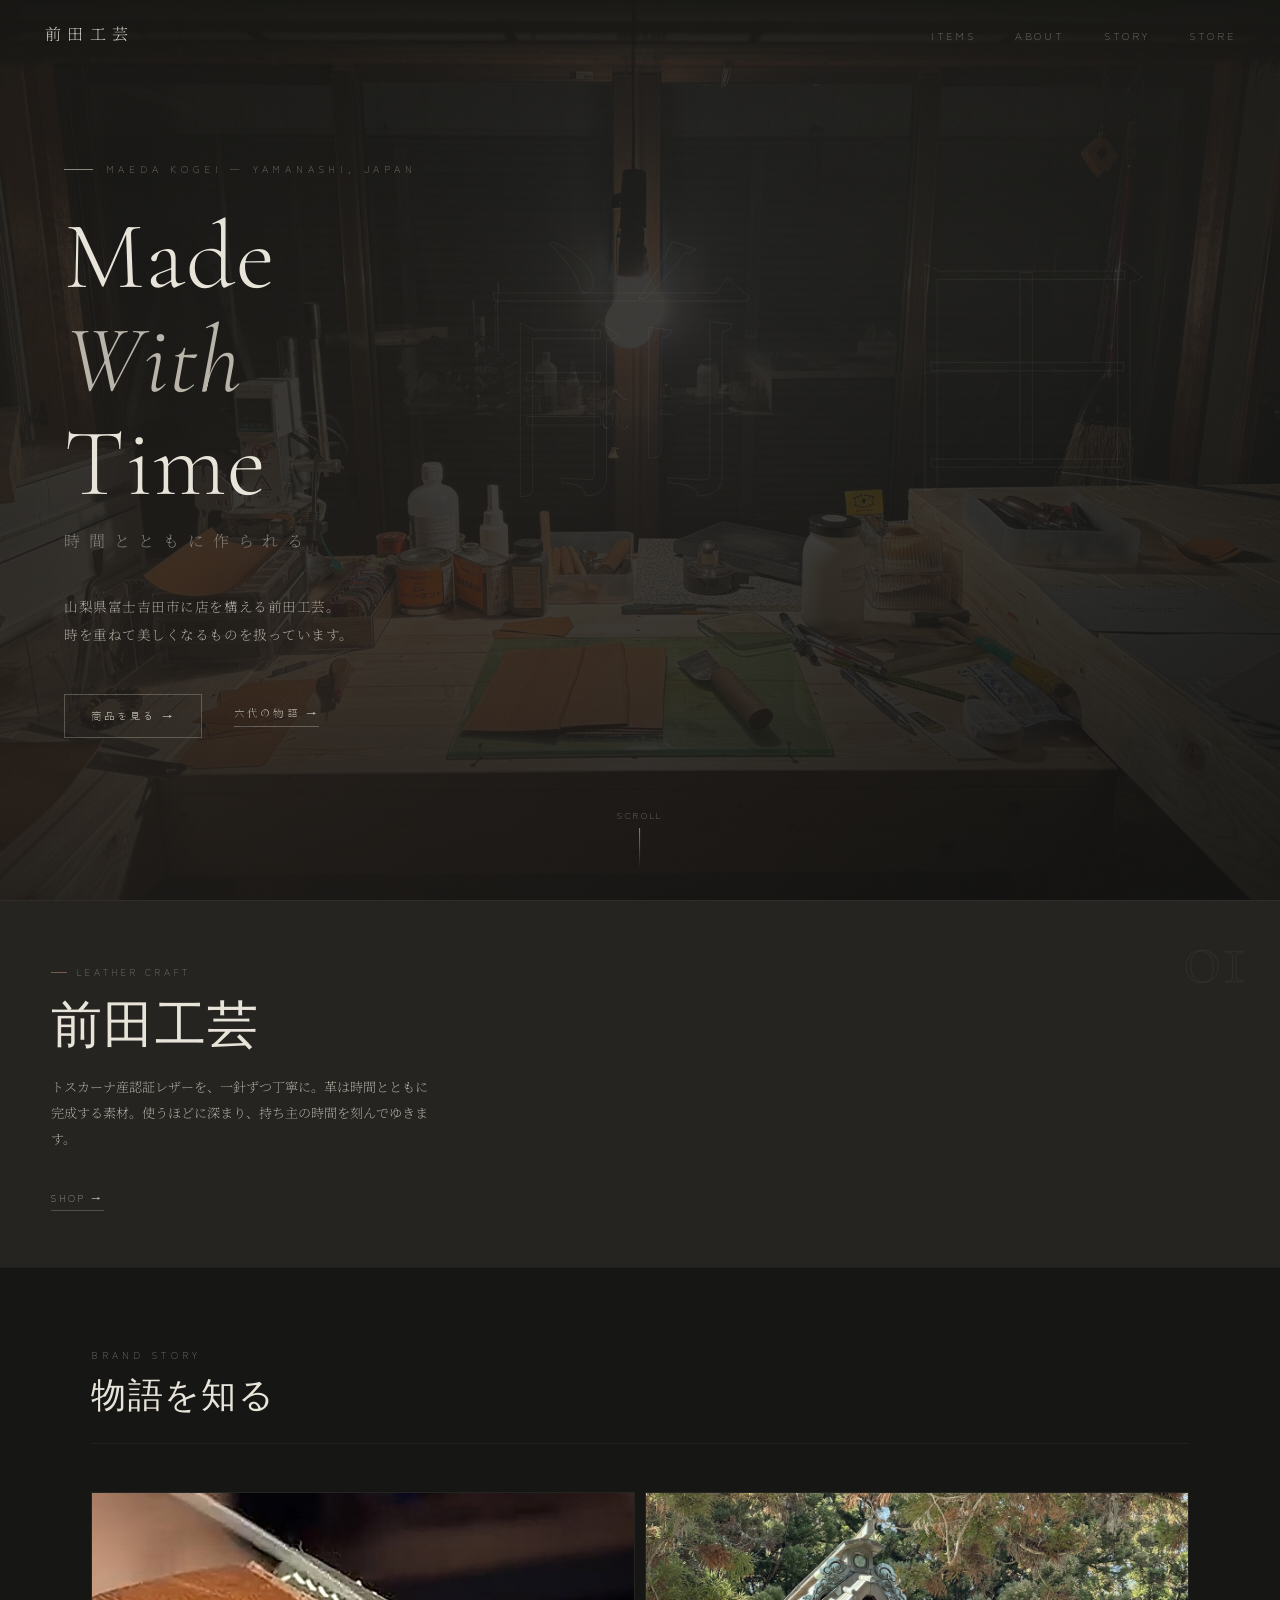
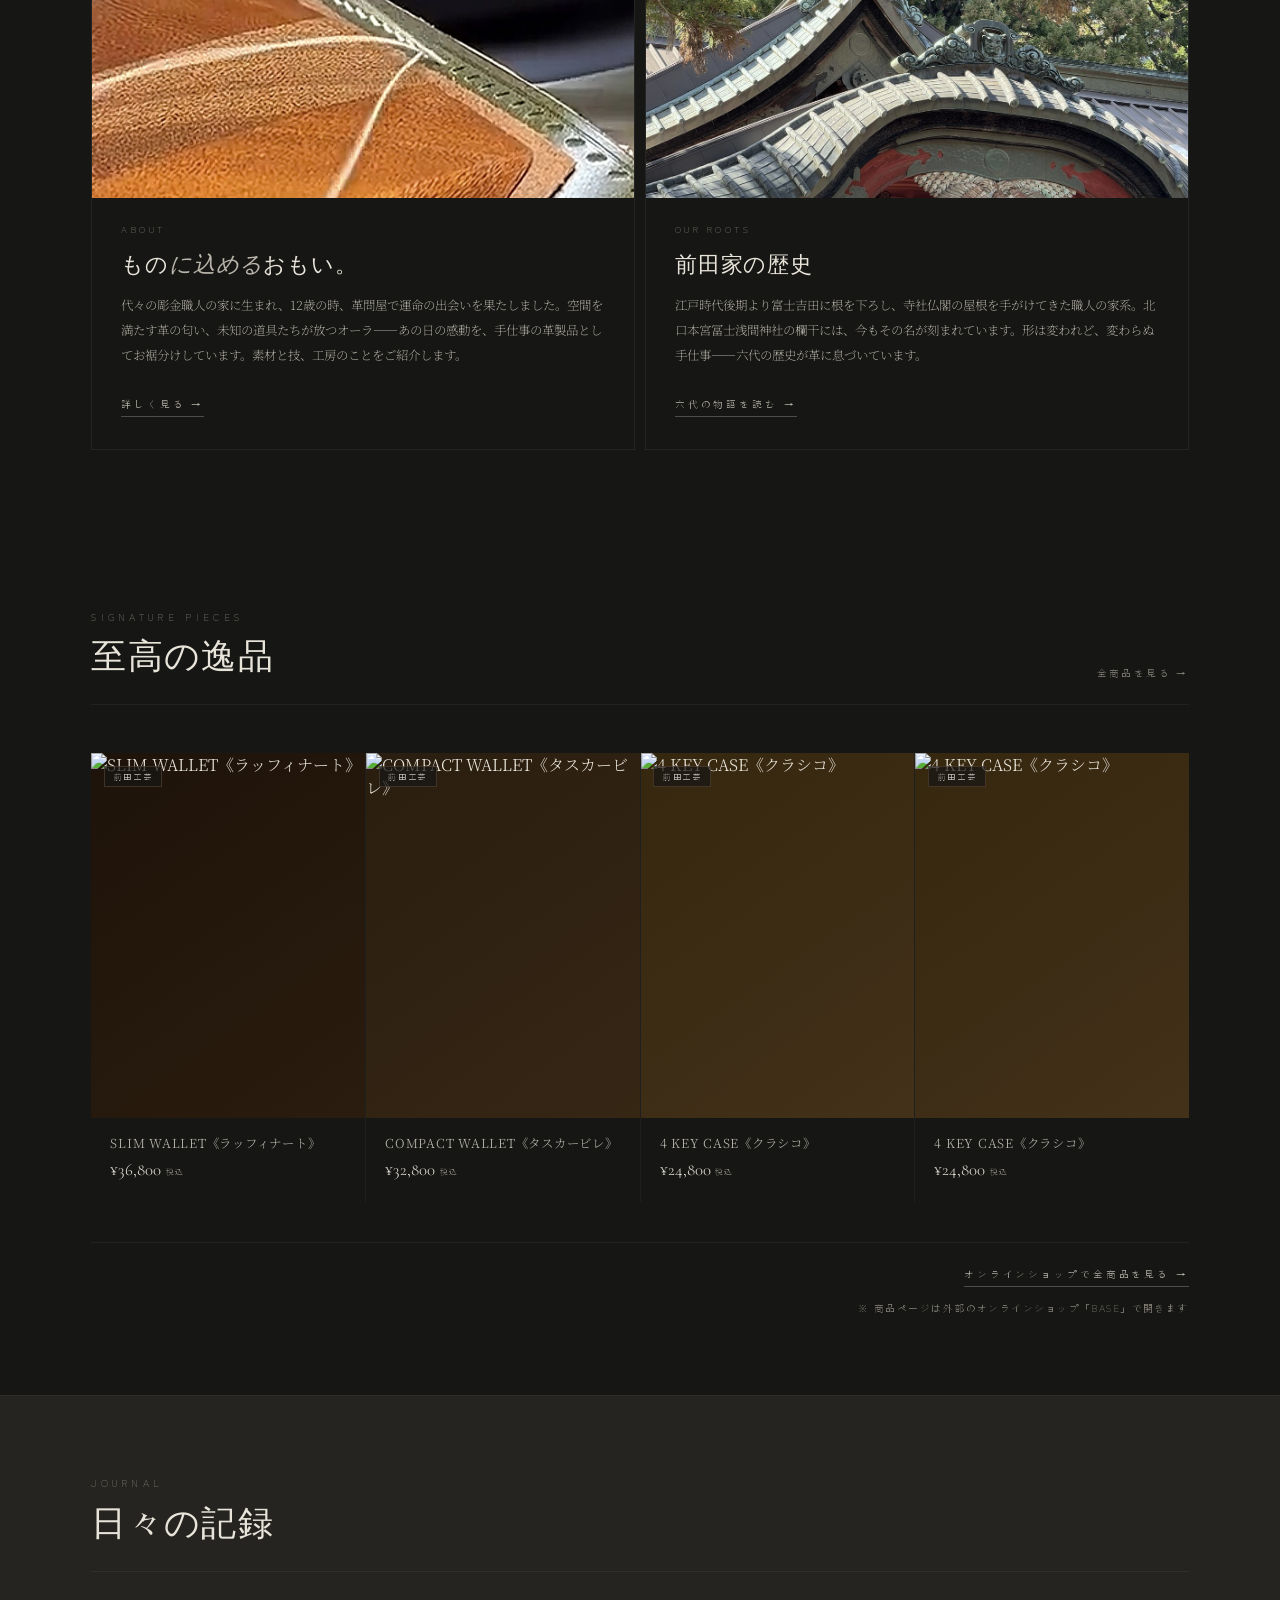
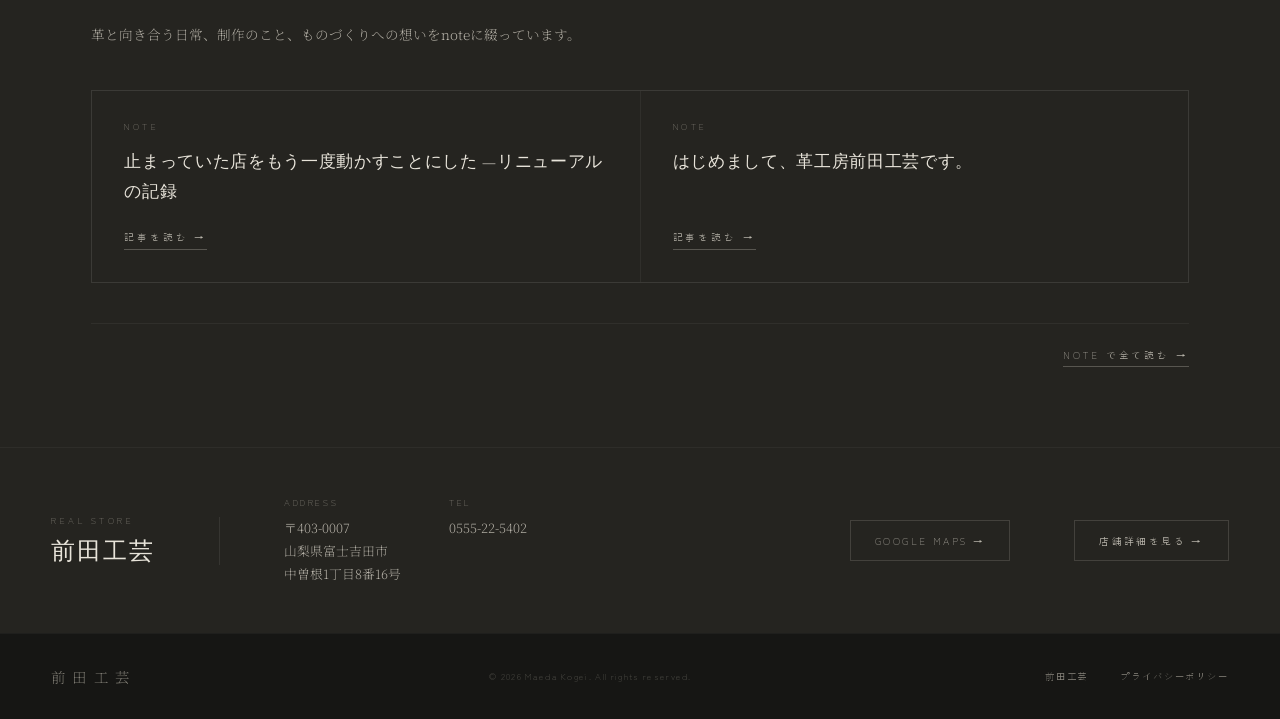
==== index.html @ 14e359b3 "Storyカードの間に10pxの隙間を追加 くっついて見えていた2カードを分離し、各カードに薄い輪郭線を付与。 style.css のバージョンを 20260708-3 に更新。  Co-Author" ====
<!doctype html>
<html lang="ja">
  <head>
    <meta charset="UTF-8" />
    <meta name="viewport" content="width=device-width, initial-scale=1.0" />
    <title>前田工芸 | Maeda Kogei</title>
    <meta
      name="description"
      content="山梨県富士吉田市の革工房「前田工芸」。六代続く職人の家系に生まれた手仕事。トスカーナ産イタリアンレザーを一針ずつ手縫いで仕立てる財布・革小物をお届けします。"
    />
    <meta property="og:type" content="website" />
    <meta property="og:site_name" content="前田工芸 | Maeda Kogei" />
    <meta property="og:title" content="前田工芸 | Maeda Kogei — 山梨県富士吉田市の革工房" />
    <meta
      property="og:description"
      content="六代続く職人の家系に生まれた手仕事。時を重ねて美しくなる革製品を、富士山の麓からお届けします。"
    />
    <meta property="og:url" content="https://maedakogei.com/" />
    <meta property="og:image" content="https://maedakogei.com/img/workshop-01.jpg" />
    <meta name="twitter:card" content="summary_large_image" />
    <link rel="icon" href="favicon.ico" sizes="any" />
    <link rel="icon" href="favicon.svg" type="image/svg+xml" />
    <link rel="apple-touch-icon" href="apple-touch-icon.png" />
    <link
      href="https://fonts.googleapis.com/css2?family=Cormorant+Garamond:ital,wght@0,300;0,400;1,300&family=Noto+Serif+JP:wght@200;300;400&family=Zen+Kaku+Gothic+New:wght@300;400&display=swap"
      rel="stylesheet"
    />
    <!-- Google tag (gtag.js) -->
    <script
      async
      src="https://www.googletagmanager.com/gtag/js?id=G-6QFMMXG3V5"
    ></script>
    <script>
      window.dataLayer = window.dataLayer || [];
      function gtag() {
        dataLayer.push(arguments);
      }
      gtag("js", new Date());
      gtag("config", "G-6QFMMXG3V5");
    </script>
    <link rel="stylesheet" href="style.css?v=20260708-3" />
  </head>
  <body>
    <nav>
      <a href="#" class="nav-logo">前田工芸</a>
      <ul class="nav-links">
        <!-- <li><a href="#brands">Brands</a></li> -->
        <li><a href="#pickup">Items</a></li>
        <li><a href="about.html" data-loc="nav">About</a></li>
        <li><a href="history.html" data-loc="nav">Story</a></li>
        <li><a href="store.html">Store</a></li>
      </ul>
      <button class="nav-hamburger" aria-label="メニューを開く" aria-expanded="false">
        <span></span><span></span><span></span>
      </button>
    </nav>
    <div class="nav-overlay">
      <a href="#pickup">Items</a>
      <a href="about.html" data-loc="nav-overlay">About</a>
      <a href="history.html" data-loc="nav-overlay">Story</a>
      <a href="store.html">Store</a>
    </div>

    <section id="hero">
      <div class="hero-bg"></div>
      <div class="hero-kanji">前田</div>
      <div class="hero-content">
        <p class="hero-eyebrow">MAEDA KOGEI — YAMANASHI, JAPAN</p>
        <h1 class="hero-title">Made<br /><em>With</em><br />Time</h1>
        <p class="hero-subtitle-jp">時間とともに作られる</p>
        <p class="hero-tagline">
          山梨県富士吉田市に店を構える前田工芸。<br />時を重ねて美しくなるものを扱っています。
        </p>
        <div class="hero-cta-group">
          <a href="#pickup" class="hero-cta hero-cta--primary">商品を見る →</a>
          <a href="history.html" class="hero-cta" data-loc="hero"
            >六代の物語 →</a
          >
        </div>
      </div>
      <div class="scroll-indicator">
        <span>Scroll</span>
        <div class="scroll-track"></div>
      </div>
    </section>

    <section id="brands">
      <div class="brands-wrap">
        <div class="brand-panel reveal">
          <div class="brand-panel-num">01</div>
          <p class="brand-panel-tag">Leather Craft</p>
          <h2 class="brand-panel-name">前田工芸</h2>
          <p class="brand-panel-desc">
            トスカーナ産認証レザーを、一針ずつ丁寧に。革は時間とともに完成する素材。使うほどに深まり、持ち主の時間を刻んでゆきます。
          </p>
          <a
            href="https://toraleather.handcrafted.jp/"
            class="brand-link"
            target="_blank"
            rel="noopener noreferrer"
            data-loc="brand-panel"
            >Shop →</a
          >
        </div>
      </div>
    </section>

    <section id="story">
      <div class="section-inner">
        <div class="section-header">
          <div>
            <p class="section-label reveal">Brand Story</p>
            <h2 class="section-title reveal d1">物語を知る</h2>
          </div>
        </div>
        <div class="story-cards">
          <a href="about.html" class="story-card reveal" data-loc="story-cards">
            <div class="story-card-img-wrap">
              <img
                src="img/workshop-03.jpg"
                alt="手縫いで革を仕立てる作業風景"
                loading="lazy"
              />
            </div>
            <div class="story-card-body">
              <p class="story-card-label">About</p>
              <p class="story-card-title">もの<em>に込める</em>おもい。</p>
              <p class="story-card-text">
                代々の彫金職人の家に生まれ、12歳の時、革問屋で運命の出会いを果たしました。空間を満たす革の匂い、未知の道具たちが放つオーラ——あの日の感動を、手仕事の革製品としてお裾分けしています。素材と技、工房のことをご紹介します。
              </p>
              <span class="story-card-link">詳しく見る →</span>
            </div>
          </a>
          <a
            href="history.html"
            class="story-card reveal d1"
            data-loc="story-cards"
          >
            <div class="story-card-img-wrap">
              <img
                src="img/ggf-roof-1200.jpg"
                alt="寺社仏閣の屋根を手がけた前田家の職人たち"
                loading="lazy"
              />
            </div>
            <div class="story-card-body">
              <p class="story-card-label">Our Roots</p>
              <p class="story-card-title">前田家の歴史</p>
              <p class="story-card-text">
                江戸時代後期より富士吉田に根を下ろし、寺社仏閣の屋根を手がけてきた職人の家系。北口本宮冨士浅間神社の欄干には、今もその名が刻まれています。形は変われど、変わらぬ手仕事——六代の歴史が革に息づいています。
              </p>
              <span class="story-card-link">六代の物語を読む →</span>
            </div>
          </a>
        </div>
      </div>
    </section>

    <section id="pickup">
      <div class="section-inner">
        <div class="section-header">
          <div>
            <p class="section-label reveal">Signature Pieces</p>
            <h2 class="section-title reveal d1">至高の逸品</h2>
          </div>
          <a
            href="https://toraleather.handcrafted.jp/"
            class="section-all-link reveal"
            target="_blank"
            rel="noopener noreferrer"
            data-loc="pickup-header"
            >全商品を見る →</a
          >
        </div>
        <div class="items-grid"></div>
        <div class="history-more reveal">
          <a
            href="https://toraleather.handcrafted.jp/"
            class="history-full-link"
            target="_blank"
            rel="noopener noreferrer"
            data-loc="pickup-bottom"
            >オンラインショップで全商品を見る →</a
          >
        </div>
        <p class="shop-note reveal">
          ※ 商品ページは外部のオンラインショップ「BASE」で開きます
        </p>
      </div>
    </section>

    <section id="journal">
      <div class="section-inner">
        <div class="section-header">
          <div>
            <p class="section-label reveal">Journal</p>
            <h2 class="section-title reveal d1">日々の記録</h2>
          </div>
        </div>
        <div class="journal-body reveal d2">
          <p class="journal-text">
            革と向き合う日常、制作のこと、ものづくりへの想いをnoteに綴っています。
          </p>
        </div>
        <div class="journal-cards">
          <a
            href="https://note.com/maedakogei/n/n6257d80c89c4"
            class="journal-card reveal"
            target="_blank"
            rel="noopener noreferrer"
          >
            <p class="journal-card-label">Note</p>
            <p class="journal-card-title">
              止まっていた店をもう一度動かすことにした —リニューアルの記録
            </p>
            <span class="journal-card-link">記事を読む →</span>
          </a>
          <a
            href="https://note.com/maedakogei/n/nfad01fd5a942"
            class="journal-card reveal d1"
            target="_blank"
            rel="noopener noreferrer"
          >
            <p class="journal-card-label">Note</p>
            <p class="journal-card-title">
              はじめまして、革工房前田工芸です。
            </p>
            <span class="journal-card-link">記事を読む →</span>
          </a>
        </div>
        <div class="history-more reveal d2">
          <a
            href="https://note.com/maedakogei"
            class="history-full-link"
            target="_blank"
            rel="noopener noreferrer"
            >note で全て読む →</a
          >
        </div>
      </div>
    </section>

    <section id="store">
      <div class="store-bar">
        <div>
          <p class="store-place-label">Real Store</p>
          <p class="store-place-name">前田工芸</p>
        </div>
        <div class="store-divider"></div>
        <div class="store-info-items">
          <div>
            <p class="store-info-key">Address</p>
            <p class="store-info-val">
              〒403-0007<br />山梨県富士吉田市<br />中曽根1丁目8番16号
            </p>
          </div>
          <div>
            <p class="store-info-key">Tel</p>
            <p class="store-info-val">0555-22-5402</p>
          </div>
          <div>
            <!-- <p class="store-info-key">SNS</p>
            <p class="store-info-val">Instagram</p> -->
          </div>
        </div>
        <a
          href="https://maps.app.goo.gl/ZKd3x46CdPvFoKef7"
          target="_blank"
          class="store-map-link"
          >Google Maps →</a
        >
        <a href="store.html" class="store-map-link">店舗詳細を見る →</a>
      </div>
    </section>

    <footer>
      <div class="footer-logo">前田工芸</div>
      <p class="footer-copy">© 2026 Maeda Kogei. All rights reserved.</p>
      <div class="footer-links">
        <!-- <a href="#">Instagram</a> -->
        <a
          href="https://toraleather.handcrafted.jp/"
          target="_blank"
          rel="noopener noreferrer"
          data-loc="footer"
          >前田工芸</a
        >
        <a href="privacy.html">プライバシーポリシー</a>
      </div>
    </footer>

    <script src="products.js"></script>
    <script src="analytics.js?v=20260708"></script>
    <script>
      const io = new IntersectionObserver(
        (entries) => {
          entries.forEach((e) => {
            if (e.isIntersecting) e.target.classList.add("in");
          });
        },
        { threshold: 0.08, rootMargin: "0px 0px -40px 0px" },
      );
      document.querySelectorAll(".reveal").forEach((el) => io.observe(el));

      const grid = document.querySelector(".items-grid");
      let delayIdx = 0;
      grid.innerHTML = PRODUCTS.map((p) => {
        if (p.spacer) return '<div class="brand-spacer"></div>';
        const delay = delayIdx > 0 ? ` d${delayIdx}` : "";
        delayIdx++;
        return `
          <div class="item-card reveal${delay}">
            <a href="${p.url}" target="_blank" rel="noopener noreferrer" class="item-img" data-loc="pickup-item" data-item="${p.name}">
              <div class="item-img-inner ${p.colorClass}">
                <img src="${p.image}" alt="${p.name}" loading="lazy" />
                ${p.sold ? '<div class="sold-overlay">SOLD OUT</div>' : ""}
              </div>
              <span class="item-badge ${p.badgeClass}">${p.badge}</span>
            </a>
            <div class="item-info">
              <p class="item-name">${p.name}</p>
              <p class="item-price">${p.price}<span class="item-price-sub">税込</span></p>
            </div>
          </div>`;
      }).join("");
      grid.querySelectorAll(".reveal").forEach((el) => io.observe(el));

      const kanji = document.querySelector(".hero-kanji");
      window.addEventListener(
        "scroll",
        () => {
          if (kanji)
            kanji.style.transform = `translateY(calc(-50% + ${window.scrollY * 0.25}px))`;
        },
        { passive: true },
      );
    </script>
    <script>
      const hamburger = document.querySelector('.nav-hamburger');
      const overlay = document.querySelector('.nav-overlay');
      hamburger.addEventListener('click', () => {
        const isOpen = hamburger.classList.toggle('open');
        overlay.classList.toggle('open', isOpen);
        hamburger.setAttribute('aria-expanded', isOpen);
        document.body.style.overflow = isOpen ? 'hidden' : '';
      });
      overlay.querySelectorAll('a').forEach(link => {
        link.addEventListener('click', () => {
          hamburger.classList.remove('open');
          overlay.classList.remove('open');
          hamburger.setAttribute('aria-expanded', false);
          document.body.style.overflow = '';
        });
      });
    </script>
  </body>
</html>
---- style.css ----
*,
*::before,
*::after {
  box-sizing: border-box;
  margin: 0;
  padding: 0;
}

:root {
  --sumi: #161614;
  --tetsu: #252420;
  --koke: #323028;
  --hai: #8a877e;
  --washi: #e8e4da;
  --nuno: #b8b4aa;
  --terr: #7a5c4a;
  --silver: #8a8a87;
  --serif: "Cormorant Garamond", serif;
  --jp: "Noto Serif JP", serif;
  --gothic: "Zen Kaku Gothic New", sans-serif;
}

html {
  scroll-behavior: smooth;
}
body {
  background: var(--sumi);
  color: var(--washi);
  font-family: var(--jp);
  font-weight: 300;
  overflow-x: hidden;
}

::-webkit-scrollbar {
  width: 3px;
}
::-webkit-scrollbar-track {
  background: var(--sumi);
}
::-webkit-scrollbar-thumb {
  background: var(--hai);
}

nav {
  position: fixed;
  top: 0;
  left: 0;
  right: 0;
  z-index: 200;
  display: flex;
  justify-content: space-between;
  align-items: center;
  padding: 1.4rem 2.8rem;
  background: linear-gradient(to bottom, rgba(22, 22, 20, 0.85), transparent);
  backdrop-filter: blur(1px);
}
.nav-logo {
  font-family: var(--jp);
  font-weight: 200;
  font-size: 1rem;
  letter-spacing: 0.4em;
  color: var(--washi);
  text-decoration: none;
}
.nav-links {
  display: flex;
  gap: 2.5rem;
  list-style: none;
}
.nav-links a {
  font-family: var(--gothic);
  font-size: 0.65rem;
  letter-spacing: 0.25em;
  color: var(--hai);
  text-decoration: none;
  text-transform: uppercase;
  transition: color 0.3s;
}
.nav-links a:hover {
  color: var(--washi);
}

#hero {
  position: relative;
  height: 100vh;
  min-height: 600px;
  display: flex;
  align-items: center;
  overflow: hidden;
}
.hero-bg {
  position: absolute;
  inset: 0;
  background:
    radial-gradient(
      ellipse at 20% 80%,
      rgba(122, 92, 74, 0.1) 0%,
      transparent 55%
    ),
    radial-gradient(
      ellipse at 75% 30%,
      rgba(110, 107, 98, 0.07) 0%,
      transparent 45%
    ),
    linear-gradient(
      170deg,
      rgba(26, 25, 22, 0.88) 0%,
      rgba(22, 22, 20, 0.85) 60%,
      rgba(17, 17, 16, 0.93) 100%
    ),
    url("img/hero-bg.jpg") center / cover no-repeat;
}
.hero-bg::before {
  content: "";
  position: absolute;
  inset: 0;
  background-image: url("data:image/svg+xml,%3Csvg xmlns='http://www.w3.org/2000/svg' width='400' height='400'%3E%3Cfilter id='n'%3E%3CfeTurbulence type='fractalNoise' baseFrequency='0.75' numOctaves='4' stitchTiles='stitch'/%3E%3C/filter%3E%3Crect width='400' height='400' filter='url(%23n)' opacity='0.025'/%3E%3C/svg%3E");
  pointer-events: none;
}
.hero-kanji {
  position: absolute;
  right: 4vw;
  top: 50%;
  transform: translateY(-50%);
  font-family: var(--jp);
  font-weight: 200;
  font-size: clamp(10rem, 22vw, 19rem);
  color: transparent;
  -webkit-text-stroke: 1px rgba(232, 228, 218, 0.055);
  writing-mode: vertical-lr;
  text-orientation: mixed;
  user-select: none;
  pointer-events: none;
  letter-spacing: 0.1em;
  animation: fadeIn 3s ease forwards;
  opacity: 0;
}
.hero-content {
  position: relative;
  z-index: 2;
  padding: 0 5vw;
  opacity: 0;
  transform: translateY(20px);
  animation: fadeUp 1.2s ease forwards 0.4s;
}
.hero-eyebrow {
  font-family: var(--gothic);
  font-size: 0.6rem;
  letter-spacing: 0.5em;
  text-transform: uppercase;
  color: var(--hai);
  margin-bottom: 1.8rem;
  display: flex;
  align-items: center;
  gap: 0.8rem;
}
.hero-eyebrow::before {
  content: "";
  display: block;
  width: 1.8rem;
  height: 1px;
  background: var(--hai);
}
.hero-title {
  font-family: var(--serif);
  font-size: clamp(3.2rem, 7.5vw, 6.5rem);
  font-weight: 300;
  line-height: 1.08;
  letter-spacing: 0.01em;
  margin-bottom: 0.8rem;
}
.hero-title em {
  font-style: italic;
  color: var(--nuno);
}
.hero-subtitle-jp {
  font-family: var(--jp);
  font-size: clamp(0.75rem, 1.5vw, 1rem);
  font-weight: 200;
  letter-spacing: 0.55em;
  color: var(--hai);
  margin-bottom: 2.5rem;
}
.hero-tagline {
  font-size: 0.85rem;
  line-height: 2.1;
  color: var(--nuno);
  font-weight: 200;
  max-width: 380px;
  margin-bottom: 2.8rem;
  letter-spacing: 0.04em;
}
.hero-cta {
  display: inline-flex;
  align-items: center;
  gap: 0.8rem;
  font-family: var(--gothic);
  font-size: 0.65rem;
  letter-spacing: 0.3em;
  text-transform: uppercase;
  color: var(--nuno);
  text-decoration: none;
  border-bottom: 1px solid rgba(184, 180, 170, 0.4);
  padding-bottom: 0.35rem;
  transition:
    color 0.3s,
    gap 0.3s,
    border-color 0.3s;
}
.hero-cta:hover {
  color: var(--washi);
  gap: 1.3rem;
  border-color: var(--washi);
}
.hero-cta-group {
  display: flex;
  align-items: center;
  gap: 2rem;
  flex-wrap: wrap;
}
.hero-cta--primary {
  border: 1px solid rgba(184, 180, 170, 0.35);
  padding: 0.85rem 1.6rem;
}
.hero-cta--primary:hover {
  border-color: var(--washi);
  background: rgba(232, 228, 218, 0.06);
}

.scroll-indicator {
  position: absolute;
  bottom: 2rem;
  left: 50%;
  transform: translateX(-50%);
  display: flex;
  flex-direction: column;
  align-items: center;
  gap: 0.4rem;
  opacity: 0;
  animation: fadeIn 2s ease forwards 1.8s;
}
.scroll-indicator span {
  font-family: var(--gothic);
  font-size: 0.55rem;
  letter-spacing: 0.3em;
  color: var(--hai);
  text-transform: uppercase;
}
.scroll-track {
  width: 1px;
  height: 2.5rem;
  background: linear-gradient(to bottom, var(--hai), transparent);
  animation: scrollDrop 2s ease-in-out infinite;
}
@keyframes scrollDrop {
  0%,
  100% {
    opacity: 0.3;
    transform: scaleY(0.6);
    transform-origin: top;
  }
  50% {
    opacity: 1;
    transform: scaleY(1);
  }
}

#brands {
  background: var(--tetsu);
  border-top: 1px solid rgba(255, 255, 255, 0.04);
}
.brands-wrap {
  display: grid;
  grid-template-columns: 1fr;
}
.brand-panel {
  position: relative;
  padding: 4rem 4vw 3.5rem;
  overflow: hidden;
  border-right: 1px solid rgba(255, 255, 255, 0.04);
  transition: background 0.5s;
}
.brand-panel:last-child {
  border-right: none;
}
.brand-panel:hover {
  background: rgba(255, 255, 255, 0.02);
}
.brand-panel-num {
  font-family: var(--serif);
  font-size: 5rem;
  font-weight: 300;
  color: transparent;
  -webkit-text-stroke: 1px rgba(232, 228, 218, 0.06);
  position: absolute;
  top: 1rem;
  right: 2rem;
  user-select: none;
  line-height: 1;
}
.brand-panel-tag {
  font-family: var(--gothic);
  font-size: 0.58rem;
  letter-spacing: 0.4em;
  text-transform: uppercase;
  color: var(--hai);
  margin-bottom: 1.2rem;
  display: flex;
  align-items: center;
  gap: 0.6rem;
}
.brand-panel-tag::before {
  content: "";
  display: block;
  width: 1rem;
  height: 1px;
  background: var(--terr);
}
.brand-panel-name {
  font-family: var(--serif);
  font-size: clamp(2rem, 4vw, 3.2rem);
  font-weight: 300;
  line-height: 1.1;
  margin-bottom: 1.2rem;
  letter-spacing: 0.02em;
}
.brand-panel-desc {
  font-size: 0.82rem;
  line-height: 2;
  color: var(--nuno);
  font-weight: 200;
  margin-bottom: 2rem;
  max-width: 380px;
}
.brand-link {
  display: inline-flex;
  align-items: center;
  gap: 0.6rem;
  font-family: var(--gothic);
  font-size: 0.6rem;
  letter-spacing: 0.25em;
  text-transform: uppercase;
  text-decoration: none;
  color: var(--nuno);
  transition:
    gap 0.3s,
    color 0.3s;
  border-bottom: 1px solid rgba(184, 180, 170, 0.3);
  padding-bottom: 0.3rem;
}
.brand-link:hover {
  gap: 1rem;
  color: var(--washi);
}

/* Story teaser cards (index) */
#story {
  background: var(--sumi);
  padding: 5rem 0;
  border-top: 1px solid rgba(255, 255, 255, 0.04);
}
.story-cards {
  display: grid;
  grid-template-columns: 1fr 1fr;
  gap: 10px;
}
.story-card {
  display: block;
  background: var(--sumi);
  border: 1px solid rgba(255, 255, 255, 0.06);
  text-decoration: none;
  color: inherit;
  overflow: hidden;
  transition:
    background 0.3s,
    border-color 0.3s;
}
.story-card:hover {
  background: var(--tetsu);
  border-color: rgba(255, 255, 255, 0.12);
}
.story-card-img-wrap {
  aspect-ratio: 16 / 9;
  overflow: hidden;
}
.story-card-img-wrap img {
  width: 100%;
  height: 100%;
  object-fit: cover;
  display: block;
  filter: saturate(0.85);
  transition: transform 0.6s ease;
}
.story-card:hover .story-card-img-wrap img {
  transform: scale(1.03);
}
.story-card-body {
  padding: 1.6rem 1.8rem 2rem;
}
.story-card-label {
  font-family: var(--gothic);
  font-size: 0.55rem;
  letter-spacing: 0.4em;
  text-transform: uppercase;
  color: var(--hai);
  margin-bottom: 0.8rem;
}
.story-card-title {
  font-family: var(--serif);
  font-size: 1.4rem;
  font-weight: 300;
  letter-spacing: 0.04em;
  margin-bottom: 0.8rem;
}
.story-card-title em {
  font-style: italic;
  color: var(--nuno);
}
.story-card-text {
  font-size: 0.78rem;
  line-height: 2;
  color: var(--nuno);
  font-weight: 200;
  margin-bottom: 1.4rem;
}
.story-card-link {
  display: inline-flex;
  align-items: center;
  gap: 0.5rem;
  font-family: var(--gothic);
  font-size: 0.6rem;
  letter-spacing: 0.3em;
  text-transform: uppercase;
  color: var(--nuno);
  border-bottom: 1px solid rgba(184, 180, 170, 0.35);
  padding-bottom: 0.3rem;
  transition:
    color 0.3s,
    gap 0.3s,
    border-color 0.3s;
}
.story-card:hover .story-card-link {
  color: var(--washi);
  gap: 1rem;
  border-color: var(--washi);
}
#pickup {
  background: var(--sumi);
  padding: 5rem 0;
}
.section-inner {
  max-width: 1200px;
  margin: 0 auto;
  padding: 0 4vw;
}
.section-header {
  display: flex;
  justify-content: space-between;
  align-items: flex-end;
  margin-bottom: 3rem;
  padding-bottom: 1.5rem;
  border-bottom: 1px solid rgba(255, 255, 255, 0.05);
}
.section-label {
  font-family: var(--gothic);
  font-size: 0.6rem;
  letter-spacing: 0.45em;
  text-transform: uppercase;
  color: var(--hai);
  margin-bottom: 0.6rem;
}
.section-title {
  font-family: var(--serif);
  font-size: clamp(1.6rem, 3vw, 2.2rem);
  font-weight: 300;
  letter-spacing: 0.04em;
}
.section-all-link {
  font-family: var(--gothic);
  font-size: 0.6rem;
  letter-spacing: 0.25em;
  text-transform: uppercase;
  color: var(--hai);
  text-decoration: none;
  display: flex;
  align-items: center;
  gap: 0.5rem;
  transition:
    color 0.3s,
    gap 0.3s;
}
.section-all-link:hover {
  color: var(--washi);
  gap: 0.9rem;
}

.items-grid {
  display: grid;
  grid-template-columns: repeat(4, 1fr);
  gap: 1px;
  background: rgba(255, 255, 255, 0.04);
}
.items-grid .brand-spacer {
  background: var(--sumi);
  position: relative;
}
.items-grid .brand-spacer::after {
  content: "";
  position: absolute;
  top: 10%;
  left: 50%;
  transform: translateX(-50%);
  width: 1px;
  height: 80%;
  background: rgba(255, 255, 255, 0.07);
}
.item-card {
  background: var(--sumi);
  overflow: hidden;
  cursor: pointer;
  transition: background 0.3s;
}
.item-card:hover {
  background: var(--tetsu);
}
.item-img {
  aspect-ratio: 3/4;
  overflow: hidden;
  position: relative;
}
.item-img-inner {
  width: 100%;
  height: 100%;
  display: flex;
  align-items: center;
  justify-content: center;
  transition: transform 0.6s ease;
}
.item-card:hover .item-img-inner {
  transform: scale(1.03);
}
.c1 {
  background: linear-gradient(145deg, #1e130a, #2a1c0e);
}
.c2 {
  background: linear-gradient(145deg, #2a1e10, #362614);
}
.c3 {
  background: linear-gradient(145deg, #36270f, #43311a);
}
.c4 {
  background: linear-gradient(145deg, #43331a, #503e22);
}
.img-icon {
  opacity: 0.18;
}
.item-img-inner img {
  width: 100%;
  height: 100%;
  object-fit: contain;
  display: block;
}
a.item-img {
  display: block;
  text-decoration: none;
  color: inherit;
}
.sold-overlay {
  position: absolute;
  inset: 0;
  background: rgba(0, 0, 0, 0.55);
  display: flex;
  align-items: center;
  justify-content: center;
  color: #fff;
  font-size: 0.75rem;
  letter-spacing: 0.2em;
  font-family: "Cormorant Garamond", serif;
}
.item-badge {
  position: absolute;
  top: 0.8rem;
  left: 0.8rem;
  font-family: var(--gothic);
  font-size: 0.5rem;
  letter-spacing: 0.2em;
  text-transform: uppercase;
  padding: 0.25rem 0.55rem;
  border: 1px solid;
}
.maeda-badge {
  color: rgba(236, 235, 235, 0.8);
  border-color: rgba(122, 92, 74, 0.4);
  background: rgba(22, 22, 20, 0.7);
}
.item-info {
  padding: 1rem 1.2rem 1.4rem;
}
.item-name {
  font-size: 0.78rem;
  font-weight: 300;
  letter-spacing: 0.06em;
  color: var(--nuno);
  margin-bottom: 0.4rem;
}
.item-price {
  font-family: var(--serif);
  font-size: 1.05rem;
  font-weight: 300;
  color: var(--washi);
}
.item-price-sub {
  font-family: var(--gothic);
  font-size: 0.5rem;
  color: var(--hai);
  margin-left: 0.3rem;
  letter-spacing: 0.1em;
}

#store {
  background: var(--tetsu);
  border-top: 1px solid rgba(255, 255, 255, 0.04);
}
.store-bar {
  display: flex;
  align-items: center;
  gap: 4rem;
  padding: 3rem 4vw;
  flex-wrap: wrap;
}
.store-place-label {
  font-family: var(--gothic);
  font-size: 0.55rem;
  letter-spacing: 0.4em;
  text-transform: uppercase;
  color: var(--hai);
  margin-bottom: 0.5rem;
}
.store-place-name {
  font-family: var(--serif);
  font-size: 1.5rem;
  font-weight: 300;
  letter-spacing: 0.08em;
}
.store-divider {
  width: 1px;
  height: 3rem;
  background: rgba(255, 255, 255, 0.08);
  flex-shrink: 0;
}
.store-info-items {
  display: flex;
  gap: 3rem;
  flex: 1;
  flex-wrap: wrap;
}
.store-info-key {
  font-family: var(--gothic);
  font-size: 0.55rem;
  letter-spacing: 0.3em;
  text-transform: uppercase;
  color: var(--hai);
  margin-bottom: 0.4rem;
}
.store-info-val {
  font-size: 0.8rem;
  font-weight: 200;
  line-height: 1.8;
  color: var(--nuno);
}
.store-map-link {
  margin-left: auto;
  font-family: var(--gothic);
  font-size: 0.6rem;
  letter-spacing: 0.25em;
  text-transform: uppercase;
  color: var(--nuno);
  text-decoration: none;
  border: 1px solid rgba(184, 180, 170, 0.2);
  padding: 0.8rem 1.5rem;
  display: flex;
  align-items: center;
  gap: 0.6rem;
  white-space: nowrap;
  transition:
    border-color 0.3s,
    color 0.3s;
}
.store-map-link:hover {
  border-color: var(--nuno);
  color: var(--washi);
}

footer {
  background: var(--sumi);
  border-top: 1px solid rgba(255, 255, 255, 0.04);
  padding: 2rem 4vw;
  display: flex;
  justify-content: space-between;
  align-items: center;
}
.footer-logo {
  font-family: var(--jp);
  font-weight: 200;
  font-size: 0.9rem;
  letter-spacing: 0.5em;
  color: var(--hai);
}
.footer-copy {
  font-family: var(--gothic);
  font-size: 0.55rem;
  letter-spacing: 0.15em;
  color: var(--hai);
  opacity: 0.6;
}
.footer-links {
  display: flex;
  gap: 2rem;
}
.footer-links a {
  font-family: var(--gothic);
  font-size: 0.58rem;
  letter-spacing: 0.2em;
  text-transform: uppercase;
  color: var(--hai);
  text-decoration: none;
  transition: color 0.3s;
}
.footer-links a:hover {
  color: var(--nuno);
}

@keyframes fadeUp {
  to {
    opacity: 1;
    transform: translateY(0);
  }
}
@keyframes fadeIn {
  to {
    opacity: 1;
  }
}
.reveal {
  opacity: 0;
  transform: translateY(18px);
  transition:
    opacity 0.8s ease,
    transform 0.8s ease;
}
.reveal.in {
  opacity: 1;
  transform: none;
}
.d1 {
  transition-delay: 0.1s;
}
.d2 {
  transition-delay: 0.2s;
}
.d3 {
  transition-delay: 0.3s;
}

/* Hamburger button */
.nav-hamburger {
  display: none;
  flex-direction: column;
  justify-content: center;
  gap: 5px;
  width: 2rem;
  height: 2rem;
  background: none;
  border: none;
  cursor: pointer;
  padding: 0;
  z-index: 200;
}
.nav-hamburger span {
  display: block;
  width: 100%;
  height: 1px;
  background: var(--hai);
  transition: transform 0.3s ease, opacity 0.3s ease;
}
.nav-hamburger.open span:nth-child(1) {
  transform: translateY(6px) rotate(45deg);
}
.nav-hamburger.open span:nth-child(2) {
  opacity: 0;
}
.nav-hamburger.open span:nth-child(3) {
  transform: translateY(-6px) rotate(-45deg);
}

/* Mobile overlay */
.nav-overlay {
  display: none;
  position: fixed;
  inset: 0;
  background: var(--sumi);
  z-index: 190;
  flex-direction: column;
  align-items: center;
  justify-content: center;
  gap: 2.5rem;
}
.nav-overlay.open {
  display: flex;
}
.nav-overlay a {
  font-family: var(--gothic);
  font-size: 0.75rem;
  letter-spacing: 0.4em;
  text-transform: uppercase;
  color: var(--hai);
  text-decoration: none;
  transition: color 0.3s;
}
.nav-overlay a:hover {
  color: var(--washi);
}

@media (max-width: 768px) {
  .nav-hamburger {
    display: flex;
  }
  .nav-links {
    display: none;
  }
  .brands-wrap {
    grid-template-columns: 1fr;
  }
  .brand-panel {
    border-right: none;
    border-bottom: 1px solid rgba(255, 255, 255, 0.04);
  }
  .items-grid {
    grid-template-columns: 1fr 1fr;
  }
  .story-cards {
    grid-template-columns: 1fr;
  }
  .journal-cards {
    grid-template-columns: 1fr;
  }
  /* 可読性: 本文をわずかに拡大 */
  .story-card-text,
  .brand-panel-desc,
  .journal-text {
    font-size: 0.85rem;
  }
  .story-section-body {
    font-size: 0.88rem;
  }
  /* タップ領域: 見た目を変えずにリンクの当たり判定を上方向へ拡大 */
  .hero-cta:not(.hero-cta--primary),
  .section-all-link,
  .history-full-link {
    padding-top: 0.8rem;
    margin-top: -0.8rem;
  }
  .shop-note {
    text-align: left;
  }
  .items-grid .brand-spacer {
    display: none;
  }
  .store-bar {
    flex-direction: column;
    align-items: flex-start;
    gap: 2rem;
  }
  .store-divider {
    display: none;
  }
  .store-map-link {
    margin-left: 0;
  }
  footer {
    flex-direction: column;
    gap: 1rem;
    text-align: center;
  }
  .footer-links {
    flex-wrap: wrap;
    justify-content: center;
  }
  .hero-kanji {
    display: none;
  }
}

/* ============================================================
   Brand Story Page (history.html)
   ============================================================ */

/* Section-bottom text link (pickup / journal / story pages) */
.history-more {
  display: flex;
  justify-content: flex-end;
  margin-top: 2.5rem;
  padding-top: 1.5rem;
  border-top: 1px solid rgba(255, 255, 255, 0.05);
}
.history-full-link {
  display: inline-flex;
  align-items: center;
  gap: 0.5rem;
  font-family: var(--gothic);
  font-size: 0.6rem;
  letter-spacing: 0.3em;
  text-transform: uppercase;
  color: var(--nuno);
  text-decoration: none;
  border-bottom: 1px solid rgba(184, 180, 170, 0.35);
  padding-bottom: 0.3rem;
  transition:
    color 0.3s,
    gap 0.3s,
    border-color 0.3s;
}
.history-full-link:hover {
  color: var(--washi);
  gap: 1rem;
  border-color: var(--washi);
}

/* Journal section */
#journal {
  background: var(--tetsu);
  padding: 5rem 0;
  border-top: 1px solid rgba(255, 255, 255, 0.04);
}
.journal-body {
  margin-top: 2.5rem;
  display: flex;
  flex-direction: column;
  gap: 2rem;
  max-width: 600px;
}
.journal-text {
  font-size: 0.85rem;
  line-height: 2.2;
  color: var(--nuno);
  font-weight: 200;
}
.journal-cards {
  display: grid;
  grid-template-columns: 1fr 1fr;
  gap: 1px;
  background: rgba(255, 255, 255, 0.05);
  border: 1px solid rgba(255, 255, 255, 0.05);
  margin-top: 2.5rem;
}
.journal-card {
  display: flex;
  flex-direction: column;
  background: var(--tetsu);
  padding: 1.8rem 2rem 2rem;
  text-decoration: none;
  color: inherit;
  transition: background 0.3s;
}
.journal-card:hover {
  background: var(--koke);
}
.journal-card-label {
  font-family: var(--gothic);
  font-size: 0.55rem;
  letter-spacing: 0.4em;
  text-transform: uppercase;
  color: var(--hai);
  margin-bottom: 0.9rem;
}
.journal-card-title {
  font-family: var(--serif);
  font-size: 1.05rem;
  font-weight: 300;
  line-height: 1.8;
  letter-spacing: 0.04em;
  margin-bottom: 1.4rem;
  flex: 1;
}
.journal-card-link {
  align-self: flex-start;
  display: inline-flex;
  align-items: center;
  gap: 0.5rem;
  font-family: var(--gothic);
  font-size: 0.6rem;
  letter-spacing: 0.3em;
  text-transform: uppercase;
  color: var(--nuno);
  border-bottom: 1px solid rgba(184, 180, 170, 0.35);
  padding-bottom: 0.3rem;
  transition:
    color 0.3s,
    gap 0.3s,
    border-color 0.3s;
}
.journal-card:hover .journal-card-link {
  color: var(--washi);
  gap: 1rem;
  border-color: var(--washi);
}

/* External-shop notice */
.shop-note {
  font-family: var(--gothic);
  font-size: 0.6rem;
  letter-spacing: 0.15em;
  color: var(--hai);
  text-align: right;
  margin-top: 0.9rem;
}

/* Page hero */
.story-hero {
  background: var(--sumi);
  padding: calc(8rem + 56px) 5vw 5rem;
  border-bottom: 1px solid rgba(255, 255, 255, 0.04);
}
.story-hero-title {
  font-family: var(--serif);
  font-size: clamp(2.8rem, 6vw, 5rem);
  font-weight: 300;
  line-height: 1.1;
  letter-spacing: 0.02em;
  margin: 0.8rem 0;
}
.story-hero-title em {
  font-style: italic;
  color: var(--nuno);
}
.story-hero-sub {
  font-family: var(--jp);
  font-size: 0.85rem;
  font-weight: 200;
  letter-spacing: 0.4em;
  color: var(--hai);
  margin-top: 1rem;
}

/* Story sections layout */
.story-section {
  background: var(--sumi);
  border-top: 1px solid rgba(255, 255, 255, 0.04);
  padding: 5rem 0;
  min-height: clamp(500px, 75vh, 750px);
}
.story-section:nth-child(even) {
  background: var(--tetsu);
}
.story-section-inner {
  max-width: 1200px;
  margin: 0 auto;
  padding: 0 4vw;
  display: grid;
  grid-template-columns: 1fr 1fr;
  gap: 5rem;
  align-items: center;
}
.story-section--ltr .story-section-inner {
  grid-template-areas: "figure text";
}
.story-section--rtl .story-section-inner {
  grid-template-areas: "text figure";
}
.story-figure {
  grid-area: figure;
  margin: 0;
}
.story-text-block {
  grid-area: text;
}

/* Image placeholder */
.story-img-wrap {
  position: relative;
  width: 100%;
  aspect-ratio: 4 / 3;
  background: var(--koke);
  overflow: hidden;
}
.story-img-wrap::after {
  content: "Image";
  position: absolute;
  inset: 0;
  display: flex;
  align-items: center;
  justify-content: center;
  font-family: var(--gothic);
  font-size: 0.6rem;
  letter-spacing: 0.4em;
  text-transform: uppercase;
  color: rgba(138, 135, 126, 0.3);
}
.story-img {
  width: 100%;
  height: 100%;
  object-fit: contain;
  display: block;
  position: relative;
  z-index: 1;
}

/* Text block typography */
.story-section-num {
  font-family: var(--serif);
  font-size: 4rem;
  font-weight: 300;
  color: transparent;
  -webkit-text-stroke: 1px rgba(232, 228, 218, 0.07);
  line-height: 1;
  margin-bottom: 1.2rem;
}
.story-section-title {
  font-family: var(--serif);
  font-size: clamp(1.3rem, 2.2vw, 1.8rem);
  font-weight: 300;
  line-height: 1.4;
  letter-spacing: 0.03em;
  margin-bottom: 1.5rem;
}
.story-section-title em {
  font-style: italic;
  color: var(--nuno);
  display: block;
  font-size: 0.85em;
  margin-top: 0.2em;
}
.story-section-body {
  font-size: 0.84rem;
  line-height: 2.4;
  color: var(--nuno);
  font-weight: 200;
  letter-spacing: 0.04em;
}
.story-section-body p + p {
  margin-top: 1.2em;
}
.story-section-body a {
  color: var(--washi);
  text-decoration: underline;
  text-underline-offset: 3px;
  text-decoration-color: rgba(232, 228, 218, 0.4);
  transition: color 0.2s ease, text-decoration-color 0.2s ease;
}
.story-section-body a:hover {
  color: #ffffff;
  text-decoration-color: rgba(255, 255, 255, 0.6);
}

/* Conclusion section (full-width stacked) */
.story-section--closing .story-section-inner {
  grid-template-columns: 1fr;
  grid-template-areas: "figure" "text";
  max-width: 860px;
  text-align: center;
}
.story-section--closing .story-img-wrap {
  margin-bottom: 3rem;
}

/* End navigation */
.story-end-nav {
  padding-top: 3rem;
  padding-bottom: 3rem;
  display: flex;
  justify-content: space-between;
  align-items: center;
  border-top: 1px solid rgba(255, 255, 255, 0.05);
}
.story-shop-link {
  font-family: var(--gothic);
  font-size: 0.6rem;
  letter-spacing: 0.25em;
  text-transform: uppercase;
  color: var(--nuno);
  text-decoration: none;
  border: 1px solid rgba(184, 180, 170, 0.2);
  padding: 0.8rem 1.5rem;
  display: flex;
  align-items: center;
  gap: 0.6rem;
  transition:
    border-color 0.3s,
    color 0.3s;
}
.story-shop-link:hover {
  border-color: var(--nuno);
  color: var(--washi);
}

/* story page mobile — デスクトップ CSS より後に定義することで上書きを防ぐ */
@media (max-width: 768px) {
  .story-section {
    min-height: unset;
  }
  .story-section-inner {
    grid-template-columns: 1fr;
    gap: 2rem;
  }
  .story-section--ltr .story-section-inner,
  .story-section--rtl .story-section-inner {
    grid-template-areas:
      "header"
      "figure"
      "body";
  }
  .story-section:not(.story-section--closing) .story-text-block {
    display: contents;
  }
  .story-text-header {
    grid-area: header;
  }
  .story-section-body {
    grid-area: body;
  }
  .story-end-nav {
    flex-direction: column;
    gap: 1.5rem;
    align-items: flex-start;
  }
}

/* ============================================================
   About Page (about.html)
   ============================================================ */

.about-prose-section {
  background: var(--sumi);
  padding: 5rem 0;
  border-top: 1px solid rgba(255, 255, 255, 0.04);
}
.about-prose-section--alt {
  background: var(--tetsu);
}
.about-prose-section--closing {
  text-align: center;
}
.about-prose-inner {
  max-width: 760px;
  margin: 0 auto;
  padding: 0 4vw;
}
.about-prose-subsection {
  margin-top: 2.5rem;
  padding-top: 2rem;
  border-top: 1px solid rgba(255, 255, 255, 0.04);
}
.about-prose-sub-label {
  font-family: var(--gothic);
  font-size: 0.55rem;
  letter-spacing: 0.4em;
  text-transform: uppercase;
  color: var(--terr);
  margin-bottom: 0.8rem;
}
.about-closing-links {
  margin-top: 2.5rem;
  display: flex;
  justify-content: center;
  gap: 1.5rem;
  flex-wrap: wrap;
}

.about-craft-section {
  background: var(--koke);
  padding: 5rem 0;
  border-top: 1px solid rgba(255, 255, 255, 0.04);
}
.about-craft-grid {
  display: grid;
  grid-template-columns: 1fr 1fr;
  gap: 1.5rem;
  margin-top: 3rem;
}
.about-craft-item {
  margin: 0;
}
.about-craft-img-wrap {
  position: relative;
  width: 100%;
  aspect-ratio: 4 / 3;
  background: var(--tetsu);
  overflow: hidden;
  margin-bottom: 1rem;
}
.about-craft-img-wrap::after {
  content: "Image";
  position: absolute;
  inset: 0;
  display: flex;
  align-items: center;
  justify-content: center;
  font-family: var(--gothic);
  font-size: 0.6rem;
  letter-spacing: 0.4em;
  text-transform: uppercase;
  color: rgba(138, 135, 126, 0.3);
}
.about-craft-img {
  width: 100%;
  height: 100%;
  object-fit: cover;
  display: block;
  position: relative;
  z-index: 1;
}
.about-craft-caption {
  font-family: var(--jp);
  font-size: 0.78rem;
  font-weight: 200;
  line-height: 1.9;
  color: var(--hai);
  letter-spacing: 0.04em;
}

@media (max-width: 768px) {
  .about-craft-grid {
    grid-template-columns: 1fr;
  }
  .about-closing-links {
    flex-direction: column;
    align-items: center;
  }
}

/* ============================================================
   Store Page (store.html)
   ============================================================ */
.store-detail-grid {
  display: grid;
  grid-template-columns: auto 1fr;
  gap: 1.2rem 2.5rem;
  margin-top: 2rem;
}
.store-detail-key {
  font-family: var(--gothic);
  font-size: 0.55rem;
  letter-spacing: 0.3em;
  text-transform: uppercase;
  color: var(--hai);
  padding-top: 0.15rem;
}
.store-detail-val {
  font-family: var(--jp);
  font-size: 0.8rem;
  font-weight: 200;
  line-height: 1.8;
  color: var(--nuno);
}
.store-detail-val a {
  color: inherit;
  text-decoration: none;
  transition: color 0.3s;
}
.store-detail-val a:hover {
  color: var(--washi);
}
.store-map-wrap {
  position: relative;
  width: 100%;
  aspect-ratio: 16 / 9;
  margin-top: 2rem;
  overflow: hidden;
  border: 1px solid rgba(255, 255, 255, 0.04);
}
.store-map-wrap iframe {
  width: 100%;
  height: 100%;
  border: 0;
}
.store-map-actions {
  display: flex;
  justify-content: flex-end;
  margin-top: 1.5rem;
}

@media (max-width: 768px) {
  .store-detail-grid {
    grid-template-columns: 1fr;
    gap: 0.4rem;
  }
  .store-detail-key {
    margin-top: 1rem;
  }
  .store-detail-key:first-child {
    margin-top: 0;
  }
  .store-map-wrap {
    aspect-ratio: 4 / 3;
  }
}
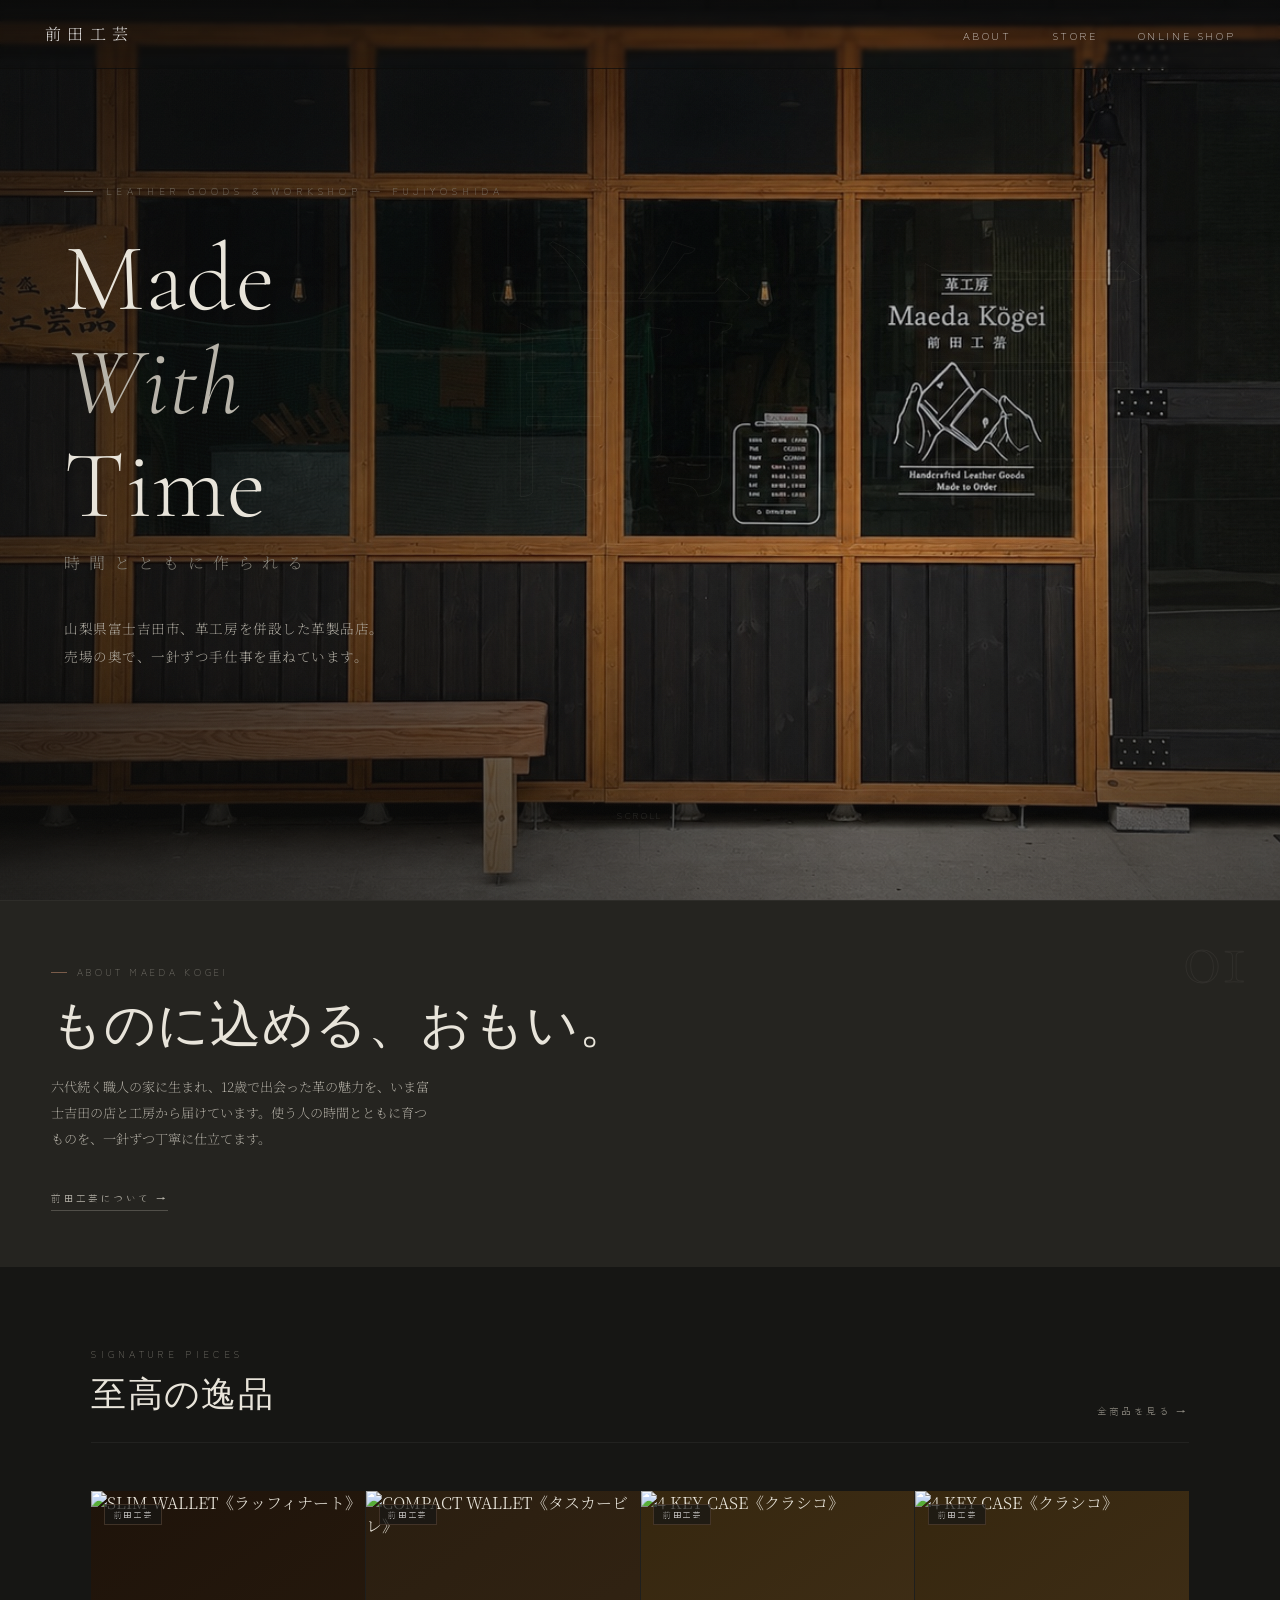
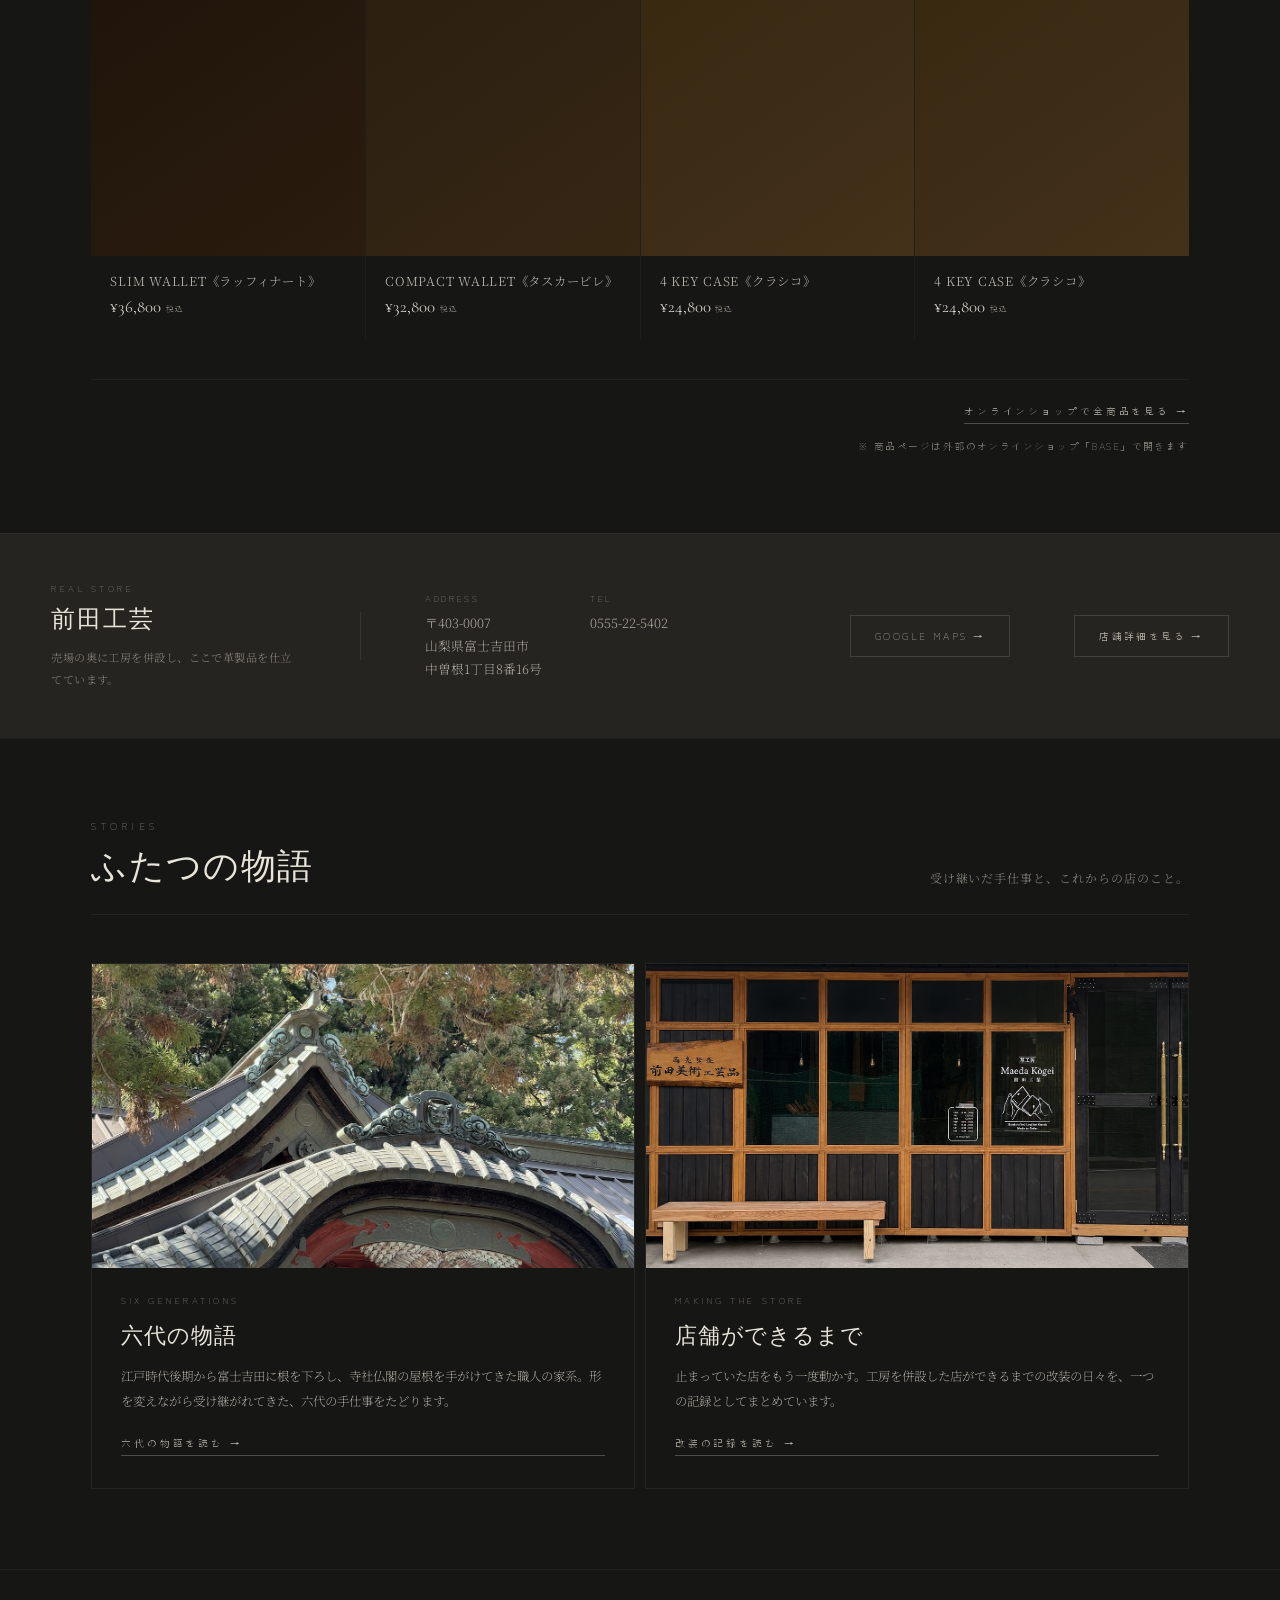
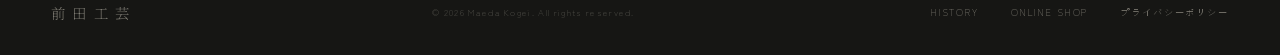
==== commit ae86202b: "サイト改装とAboutページを更新" ====
--- a/index.html
+++ b/index.html
@@ -38,45 +38,72 @@
       gtag("js", new Date());
       gtag("config", "G-6QFMMXG3V5");
     </script>
-    <link rel="stylesheet" href="style.css?v=20260708-3" />
+    <link rel="stylesheet" href="style.css?v=20260902" />
   </head>
   <body>
-    <nav>
+    <nav class="nav--hero">
       <a href="#" class="nav-logo">前田工芸</a>
       <ul class="nav-links">
-        <!-- <li><a href="#brands">Brands</a></li> -->
-        <li><a href="#pickup">Items</a></li>
         <li><a href="about.html" data-loc="nav">About</a></li>
-        <li><a href="history.html" data-loc="nav">Story</a></li>
         <li><a href="store.html">Store</a></li>
+        <li>
+          <a
+            href="https://toraleather.handcrafted.jp/"
+            target="_blank"
+            rel="noopener noreferrer"
+            data-loc="nav"
+            >Online Shop</a
+          >
+        </li>
       </ul>
       <button class="nav-hamburger" aria-label="メニューを開く" aria-expanded="false">
         <span></span><span></span><span></span>
       </button>
     </nav>
     <div class="nav-overlay">
-      <a href="#pickup">Items</a>
       <a href="about.html" data-loc="nav-overlay">About</a>
-      <a href="history.html" data-loc="nav-overlay">Story</a>
       <a href="store.html">Store</a>
+      <a
+        href="https://toraleather.handcrafted.jp/"
+        target="_blank"
+        rel="noopener noreferrer"
+        data-loc="nav-overlay"
+        >Online Shop</a
+      >
     </div>
 
     <section id="hero">
+      <div class="hero-slides" aria-hidden="true">
+        <div class="hero-slide hero-slide--storefront">
+          <img
+            src="img/storefront.jpg"
+            alt=""
+            width="1921"
+            height="819"
+            fetchpriority="high"
+            decoding="async"
+          />
+        </div>
+        <div class="hero-slide hero-slide--sewing">
+          <img
+            src="img/hero-bg.jpg"
+            alt=""
+            width="1600"
+            height="1201"
+            loading="lazy"
+            decoding="async"
+          />
+        </div>
+      </div>
       <div class="hero-bg"></div>
       <div class="hero-kanji">前田</div>
       <div class="hero-content">
-        <p class="hero-eyebrow">MAEDA KOGEI — YAMANASHI, JAPAN</p>
+        <p class="hero-eyebrow">LEATHER GOODS &amp; WORKSHOP — FUJIYOSHIDA</p>
         <h1 class="hero-title">Made<br /><em>With</em><br />Time</h1>
         <p class="hero-subtitle-jp">時間とともに作られる</p>
         <p class="hero-tagline">
-          山梨県富士吉田市に店を構える前田工芸。<br />時を重ねて美しくなるものを扱っています。
+          山梨県富士吉田市、革工房を併設した革製品店。<br />売場の奥で、一針ずつ手仕事を重ねています。
         </p>
-        <div class="hero-cta-group">
-          <a href="#pickup" class="hero-cta hero-cta--primary">商品を見る →</a>
-          <a href="history.html" class="hero-cta" data-loc="hero"
-            >六代の物語 →</a
-          >
-        </div>
       </div>
       <div class="scroll-indicator">
         <span>Scroll</span>
@@ -84,77 +111,22 @@
       </div>
     </section>
 
-    <section id="brands">
+    <section id="about-intro">
       <div class="brands-wrap">
         <div class="brand-panel reveal">
           <div class="brand-panel-num">01</div>
-          <p class="brand-panel-tag">Leather Craft</p>
-          <h2 class="brand-panel-name">前田工芸</h2>
+          <p class="brand-panel-tag">About Maeda Kogei</p>
+          <h2 class="brand-panel-name">ものに込める、おもい。</h2>
           <p class="brand-panel-desc">
-            トスカーナ産認証レザーを、一針ずつ丁寧に。革は時間とともに完成する素材。使うほどに深まり、持ち主の時間を刻んでゆきます。
+            六代続く職人の家に生まれ、12歳で出会った革の魅力を、いま富士吉田の店と工房から届けています。使う人の時間とともに育つものを、一針ずつ丁寧に仕立てます。
           </p>
-          <a
-            href="https://toraleather.handcrafted.jp/"
-            class="brand-link"
-            target="_blank"
-            rel="noopener noreferrer"
-            data-loc="brand-panel"
-            >Shop →</a
-          >
-        </div>
-      </div>
-    </section>
-
-    <section id="story">
-      <div class="section-inner">
-        <div class="section-header">
-          <div>
-            <p class="section-label reveal">Brand Story</p>
-            <h2 class="section-title reveal d1">物語を知る</h2>
-          </div>
-        </div>
-        <div class="story-cards">
-          <a href="about.html" class="story-card reveal" data-loc="story-cards">
-            <div class="story-card-img-wrap">
-              <img
-                src="img/workshop-03.jpg"
-                alt="手縫いで革を仕立てる作業風景"
-                loading="lazy"
-              />
-            </div>
-            <div class="story-card-body">
-              <p class="story-card-label">About</p>
-              <p class="story-card-title">もの<em>に込める</em>おもい。</p>
-              <p class="story-card-text">
-                代々の彫金職人の家に生まれ、12歳の時、革問屋で運命の出会いを果たしました。空間を満たす革の匂い、未知の道具たちが放つオーラ——あの日の感動を、手仕事の革製品としてお裾分けしています。素材と技、工房のことをご紹介します。
-              </p>
-              <span class="story-card-link">詳しく見る →</span>
-            </div>
-          </a>
-          <a
-            href="history.html"
-            class="story-card reveal d1"
-            data-loc="story-cards"
-          >
-            <div class="story-card-img-wrap">
-              <img
-                src="img/ggf-roof-1200.jpg"
-                alt="寺社仏閣の屋根を手がけた前田家の職人たち"
-                loading="lazy"
-              />
-            </div>
-            <div class="story-card-body">
-              <p class="story-card-label">Our Roots</p>
-              <p class="story-card-title">前田家の歴史</p>
-              <p class="story-card-text">
-                江戸時代後期より富士吉田に根を下ろし、寺社仏閣の屋根を手がけてきた職人の家系。北口本宮冨士浅間神社の欄干には、今もその名が刻まれています。形は変われど、変わらぬ手仕事——六代の歴史が革に息づいています。
-              </p>
-              <span class="story-card-link">六代の物語を読む →</span>
-            </div>
-          </a>
-        </div>
-      </div>
-    </section>
+          <a href="about.html" class="brand-link" data-loc="brand-panel"
+            >前田工芸について →</a
+          >
+        </div>
+      </div>
+    </section>
+
 
     <section id="pickup">
       <div class="section-inner">
@@ -189,62 +161,15 @@
       </div>
     </section>
 
-    <section id="journal">
-      <div class="section-inner">
-        <div class="section-header">
-          <div>
-            <p class="section-label reveal">Journal</p>
-            <h2 class="section-title reveal d1">日々の記録</h2>
-          </div>
-        </div>
-        <div class="journal-body reveal d2">
-          <p class="journal-text">
-            革と向き合う日常、制作のこと、ものづくりへの想いをnoteに綴っています。
-          </p>
-        </div>
-        <div class="journal-cards">
-          <a
-            href="https://note.com/maedakogei/n/n6257d80c89c4"
-            class="journal-card reveal"
-            target="_blank"
-            rel="noopener noreferrer"
-          >
-            <p class="journal-card-label">Note</p>
-            <p class="journal-card-title">
-              止まっていた店をもう一度動かすことにした —リニューアルの記録
-            </p>
-            <span class="journal-card-link">記事を読む →</span>
-          </a>
-          <a
-            href="https://note.com/maedakogei/n/nfad01fd5a942"
-            class="journal-card reveal d1"
-            target="_blank"
-            rel="noopener noreferrer"
-          >
-            <p class="journal-card-label">Note</p>
-            <p class="journal-card-title">
-              はじめまして、革工房前田工芸です。
-            </p>
-            <span class="journal-card-link">記事を読む →</span>
-          </a>
-        </div>
-        <div class="history-more reveal d2">
-          <a
-            href="https://note.com/maedakogei"
-            class="history-full-link"
-            target="_blank"
-            rel="noopener noreferrer"
-            >note で全て読む →</a
-          >
-        </div>
-      </div>
-    </section>
 
     <section id="store">
       <div class="store-bar">
         <div>
           <p class="store-place-label">Real Store</p>
           <p class="store-place-name">前田工芸</p>
+          <p class="store-description">
+            売場の奥に工房を併設し、ここで革製品を仕立てています。
+          </p>
         </div>
         <div class="store-divider"></div>
         <div class="store-info-items">
@@ -273,17 +198,77 @@
       </div>
     </section>
 
+    <section id="story">
+      <div class="section-inner">
+        <div class="section-header">
+          <div>
+            <p class="section-label reveal">Stories</p>
+            <h2 class="section-title reveal d1">ふたつの物語</h2>
+          </div>
+          <p class="section-lead reveal d2">
+            受け継いだ手仕事と、これからの店のこと。
+          </p>
+        </div>
+        <div class="story-cards">
+          <a
+            href="history.html"
+            class="story-card reveal"
+            data-loc="story-cards"
+          >
+            <div class="story-card-img-wrap">
+              <img
+                src="img/ggf-roof-1200.jpg"
+                alt="寺社仏閣の屋根を手がけた前田家の職人たち"
+                loading="lazy"
+              />
+            </div>
+            <div class="story-card-body">
+              <p class="story-card-label">Six Generations</p>
+              <p class="story-card-title">六代の物語</p>
+              <p class="story-card-text">
+                江戸時代後期から富士吉田に根を下ろし、寺社仏閣の屋根を手がけてきた職人の家系。形を変えながら受け継がれてきた、六代の手仕事をたどります。
+              </p>
+              <span class="story-card-link">六代の物語を読む →</span>
+            </div>
+          </a>
+          <a
+            href="https://note.com/maedakogei/n/n6257d80c89c4"
+            class="story-card reveal d1"
+            target="_blank"
+            rel="noopener noreferrer"
+            data-loc="story-cards"
+          >
+            <div class="story-card-img-wrap">
+              <img
+                src="img/storefront.jpg"
+                alt="改装を経て新しくなった前田工芸の店舗外観"
+                loading="lazy"
+              />
+            </div>
+            <div class="story-card-body">
+              <p class="story-card-label">Making the Store</p>
+              <p class="story-card-title">店舗ができるまで</p>
+              <p class="story-card-text">
+                止まっていた店をもう一度動かす。工房を併設した店ができるまでの改装の日々を、一つの記録としてまとめています。
+              </p>
+              <span class="story-card-link">改装の記録を読む →</span>
+            </div>
+          </a>
+        </div>
+      </div>
+    </section>
     <footer>
       <div class="footer-logo">前田工芸</div>
       <p class="footer-copy">© 2026 Maeda Kogei. All rights reserved.</p>
       <div class="footer-links">
+        <a href="history.html">History</a>
         <!-- <a href="#">Instagram</a> -->
         <a
           href="https://toraleather.handcrafted.jp/"
           target="_blank"
           rel="noopener noreferrer"
           data-loc="footer"
-          >前田工芸</a
+          >Online Shop</a
         >
         <a href="privacy.html">プライバシーポリシー</a>
       </div>
@@ -301,6 +286,16 @@
         { threshold: 0.08, rootMargin: "0px 0px -40px 0px" },
       );
       document.querySelectorAll(".reveal").forEach((el) => io.observe(el));
+
+      const hero = document.querySelector("#hero");
+      const nav = document.querySelector("nav");
+      const heroNavObserver = new IntersectionObserver(
+        ([entry]) => {
+          nav.classList.toggle("nav--hero", entry.isIntersecting);
+        },
+        { threshold: 0 },
+      );
+      heroNavObserver.observe(hero);
 
       const grid = document.querySelector(".items-grid");
       let delayIdx = 0;
--- a/style.css
+++ b/style.css
@@ -265,7 +265,7 @@
   }
 }
 
-#brands {
+#about-intro {
   background: var(--tetsu);
   border-top: 1px solid rgba(255, 255, 255, 0.04);
 }
@@ -1394,3 +1394,489 @@
     aspect-ratio: 4 / 3;
   }
 }
+
+/* ============================================================
+   2026 Renovation — home hero, navigation, and story
+   ============================================================ */
+
+nav {
+  background: rgba(22, 22, 20, 0.94);
+  border-bottom: 1px solid rgba(255, 255, 255, 0.05);
+  backdrop-filter: blur(10px);
+  transition:
+    background 0.45s ease,
+    border-color 0.45s ease,
+    backdrop-filter 0.45s ease;
+}
+nav.nav--hero {
+  background: linear-gradient(
+    to bottom,
+    rgba(12, 12, 11, 0.72),
+    rgba(12, 12, 11, 0.18),
+    transparent
+  );
+  border-bottom-color: transparent;
+  backdrop-filter: blur(2px);
+}
+nav.nav--hero .nav-logo,
+nav.nav--hero .nav-links a {
+  color: rgba(255, 255, 255, 0.96);
+}
+nav.nav--hero .nav-links a:hover {
+  color: #ffffff;
+}
+nav.nav--hero .nav-hamburger span {
+  background: #ffffff;
+}
+
+#hero {
+  isolation: isolate;
+  background: var(--sumi);
+}
+.hero-slides,
+.hero-slide {
+  position: absolute;
+  inset: 0;
+}
+.hero-slides {
+  z-index: 0;
+}
+.hero-slide {
+  opacity: 0;
+  overflow: hidden;
+  will-change: opacity;
+}
+.hero-slide img {
+  width: 100%;
+  height: 100%;
+  display: block;
+  object-fit: cover;
+}
+.hero-slide--storefront {
+  opacity: 1;
+  animation: heroStorefront 14s ease-in-out infinite;
+}
+.hero-slide--storefront img {
+  object-position: center center;
+}
+.hero-slide--sewing {
+  animation: heroSewing 14s ease-in-out infinite;
+}
+.hero-slide--sewing img {
+  object-position: center center;
+}
+.hero-bg {
+  z-index: 1;
+  background:
+    linear-gradient(
+      90deg,
+      rgba(10, 10, 9, 0.76) 0%,
+      rgba(10, 10, 9, 0.52) 34%,
+      rgba(10, 10, 9, 0.2) 68%,
+      rgba(10, 10, 9, 0.38) 100%
+    ),
+    linear-gradient(
+      to top,
+      rgba(10, 10, 9, 0.5) 0%,
+      transparent 42%,
+      rgba(10, 10, 9, 0.16) 100%
+    );
+  pointer-events: none;
+}
+.hero-kanji {
+  z-index: 2;
+}
+@keyframes heroStorefront {
+  0%,
+  42% {
+    opacity: 1;
+  }
+  50%,
+  92% {
+    opacity: 0;
+  }
+  100% {
+    opacity: 1;
+  }
+}
+@keyframes heroSewing {
+  0%,
+  42% {
+    opacity: 0;
+  }
+  50%,
+  92% {
+    opacity: 1;
+  }
+  100% {
+    opacity: 0;
+  }
+}
+
+#about-intro {
+  background: var(--tetsu);
+  border-top: 1px solid rgba(255, 255, 255, 0.04);
+}
+.section-lead {
+  max-width: 360px;
+  color: var(--hai);
+  font-size: 0.75rem;
+  line-height: 1.9;
+  letter-spacing: 0.08em;
+  text-align: right;
+}
+.story-card {
+  display: flex;
+  flex-direction: column;
+}
+.story-card-body {
+  display: flex;
+  flex: 1;
+  flex-direction: column;
+}
+.story-card-text {
+  flex: 1;
+}
+.story-card-link {
+  margin-top: auto;
+}
+.store-description {
+  max-width: 245px;
+  margin-top: 0.8rem;
+  color: var(--hai);
+  font-size: 0.7rem;
+  line-height: 1.9;
+  letter-spacing: 0.04em;
+}
+
+@media (max-width: 768px) {
+  nav {
+    padding: 1.15rem 1.25rem;
+  }
+  #hero {
+    height: 100svh;
+    min-height: 620px;
+  }
+  .hero-content {
+    padding: 0 1.5rem;
+  }
+  .hero-eyebrow {
+    max-width: 80vw;
+    font-size: 0.52rem;
+    line-height: 1.8;
+    letter-spacing: 0.24em;
+  }
+  .hero-subtitle-jp {
+    margin-bottom: 1.8rem;
+    letter-spacing: 0.36em;
+  }
+  .hero-tagline {
+    max-width: 19rem;
+    margin-bottom: 0;
+    font-size: 0.78rem;
+    line-height: 2;
+  }
+  .hero-slide--storefront img {
+    object-position: center center;
+  }
+  .hero-slide--sewing img {
+    object-position: center center;
+  }
+  #story .section-header {
+    align-items: flex-start;
+    gap: 1rem;
+  }
+  .section-lead {
+    text-align: left;
+  }
+  .store-description {
+    max-width: 20rem;
+  }
+}
+
+/* ============================================================
+   About Page — material, hand stitch, and workshop
+   ============================================================ */
+
+.about-prose-section {
+  padding: clamp(5rem, 9vw, 8rem) 0;
+}
+.about-prose-section .story-section-body,
+.about-craft-section .story-section-body {
+  font-size: 1rem;
+  line-height: 2.25;
+}
+.about-prose-section .section-label,
+.about-craft-section .section-label,
+.about-leather-section .section-label {
+  font-size: 0.75rem;
+}
+.about-intro-section .about-prose-inner {
+  max-width: 820px;
+}
+
+.about-leather-section {
+  padding: clamp(5rem, 9vw, 8rem) 0;
+  background: var(--sumi);
+  border-top: 1px solid rgba(255, 255, 255, 0.04);
+}
+.about-leather-grid {
+  display: grid;
+  grid-template-columns: repeat(3, minmax(0, 1fr));
+  gap: 1px;
+  background: rgba(255, 255, 255, 0.08);
+  border: 1px solid rgba(255, 255, 255, 0.08);
+}
+.about-leather-card {
+  position: relative;
+  display: flex;
+  min-height: 31rem;
+  flex-direction: column;
+  padding: clamp(2rem, 3vw, 3rem);
+  overflow: hidden;
+  background: var(--sumi);
+}
+.about-leather-card::before {
+  content: "";
+  position: absolute;
+  top: 0;
+  left: 0;
+  width: 4rem;
+  height: 2px;
+  background: var(--terr);
+}
+.about-leather-number {
+  margin-bottom: clamp(3rem, 5vw, 5rem);
+  font-family: var(--serif);
+  font-size: 4.5rem;
+  font-weight: 300;
+  line-height: 1;
+  color: transparent;
+  -webkit-text-stroke: 1px rgba(232, 228, 218, 0.09);
+}
+.about-leather-name {
+  margin-top: 0;
+  height: 2.2em;
+  display: flex;
+  align-items: flex-end;
+  font-family: var(--serif);
+  font-size: clamp(1.6rem, 2.4vw, 2.15rem);
+  font-weight: 300;
+  line-height: 1.1;
+  letter-spacing: 0.06em;
+  color: var(--washi);
+}
+.about-leather-jp {
+  margin-top: 0.45rem;
+  font-family: var(--jp);
+  font-size: 0.875rem;
+  font-weight: 300;
+  letter-spacing: 0.16em;
+  color: var(--hai);
+}
+.about-leather-lead {
+  min-height: 5.5rem;
+  margin-top: 2rem;
+  padding-top: 1.4rem;
+  border-top: 1px solid rgba(255, 255, 255, 0.08);
+  font-size: 1rem;
+  line-height: 1.9;
+  color: var(--washi);
+}
+.about-leather-description {
+  margin-top: 1.2rem;
+  font-size: 0.95rem;
+  line-height: 2.15;
+  color: var(--nuno);
+}
+
+.about-aging-block {
+  margin-top: 2.5rem;
+}
+.about-aging-statement {
+  margin-top: 3rem;
+  padding: 0.4rem 0 0.4rem clamp(1.5rem, 4vw, 3rem);
+  border-left: 1px solid var(--terr);
+  font-family: var(--jp);
+  font-size: clamp(1.2rem, 2.4vw, 1.65rem);
+  font-weight: 200;
+  line-height: 2;
+  letter-spacing: 0.05em;
+  color: var(--washi);
+}
+.about-aging-statement p + p {
+  margin-top: 0.8rem;
+}
+
+.about-hand-stitch-section {
+  padding: clamp(5rem, 9vw, 8rem) 0;
+}
+.about-feature-grid {
+  display: grid;
+  grid-template-columns: minmax(16rem, 0.75fr) minmax(0, 1.4fr);
+  gap: clamp(3rem, 7vw, 7rem);
+  align-items: center;
+}
+.about-feature-copy {
+  max-width: 32rem;
+}
+.about-stitch-gallery {
+  display: grid;
+  grid-template-columns: repeat(2, minmax(0, 1fr));
+  gap: 1.25rem;
+}
+.about-stitch-gallery .about-craft-img-wrap {
+  aspect-ratio: 3 / 4;
+}
+.about-stitch-gallery .about-craft-caption {
+  min-height: 2.75rem;
+  font-size: 0.875rem;
+}
+
+.about-workshop-section {
+  background: var(--sumi);
+}
+.about-workshop-copy {
+  max-width: 760px;
+}
+.about-workshop-gallery {
+  display: grid;
+  grid-template-columns: repeat(2, minmax(0, 1fr));
+  gap: 1.25rem;
+  margin-top: 3.5rem;
+}
+.about-workshop-photo {
+  margin: 0;
+  min-width: 0;
+}
+.about-workshop-photo--wide {
+  grid-column: 1 / -1;
+}
+.about-workshop-image-wrap {
+  width: 100%;
+  aspect-ratio: 4 / 3;
+  overflow: hidden;
+}
+.about-workshop-image-wrap--wide {
+  aspect-ratio: 21 / 9;
+}
+.about-workshop-image-wrap img {
+  width: 100%;
+  height: 100%;
+  display: block;
+  object-fit: cover;
+  filter: saturate(0.88);
+}
+.about-workshop-photo figcaption {
+  margin-top: 0.85rem;
+  font-size: 0.875rem;
+  line-height: 1.8;
+  letter-spacing: 0.04em;
+  color: var(--hai);
+}
+
+.about-cta-section {
+  background: var(--koke);
+  padding: clamp(7rem, 14vw, 12rem) 0;
+}
+.about-cta-section .section-inner {
+  display: flex;
+  justify-content: center;
+}
+.about-product-cta {
+  display: inline-block;
+  color: var(--washi);
+  text-decoration: none;
+  text-align: center;
+}
+.about-product-cta h2 {
+  margin: 0;
+  padding-bottom: 0.3em;
+  border-bottom: 1px solid rgba(255, 255, 255, 0.08);
+  font-family: var(--serif);
+  font-size: clamp(1.25rem, 2.2vw, 1.8rem);
+  font-weight: 200;
+  line-height: 1.5;
+  letter-spacing: 0.06em;
+  transition: color 0.25s ease, border-color 0.25s ease;
+}
+.about-product-cta:hover h2,
+.about-product-cta:focus-visible h2 {
+  color: var(--terr);
+  border-color: var(--terr);
+}
+
+@media (max-width: 768px) {
+  .about-leather-section .section-header {
+    align-items: flex-start;
+    gap: 1rem;
+  }
+  .about-leather-grid,
+  .about-feature-grid,
+  .about-stitch-gallery,
+  .about-workshop-gallery {
+    grid-template-columns: 1fr;
+  }
+  .about-leather-card {
+    min-height: 0;
+    padding: 2rem 1.5rem 2.4rem;
+  }
+  .about-leather-number {
+    margin-bottom: 2.5rem;
+  }
+  .about-leather-name {
+    margin-top: 0;
+    min-height: 0;
+  }
+  .about-leather-lead {
+    height: auto;
+  }
+  .about-feature-grid {
+    gap: 3rem;
+  }
+  .about-stitch-gallery .about-craft-img-wrap {
+    aspect-ratio: 4 / 3;
+  }
+  .about-workshop-photo--wide {
+    grid-column: auto;
+  }
+  .about-workshop-image-wrap--wide {
+    aspect-ratio: 4 / 3;
+  }
+  .about-closing-links {
+    width: 100%;
+  }
+  .about-closing-links a {
+    width: min(100%, 22rem);
+    justify-content: center;
+  }
+}
+
+@media (prefers-reduced-motion: reduce) {
+  html {
+    scroll-behavior: auto;
+  }
+  .hero-slide--storefront,
+  .hero-slide--sewing,
+  .hero-content,
+  .hero-kanji,
+  .scroll-track {
+    animation: none;
+  }
+  .hero-slide--storefront {
+    opacity: 1;
+  }
+  .hero-slide--sewing {
+    opacity: 0;
+  }
+  .hero-content,
+  .hero-kanji {
+    opacity: 1;
+    transform: none;
+  }
+  .reveal {
+    opacity: 1;
+    transform: none;
+    transition: none;
+  }
+}
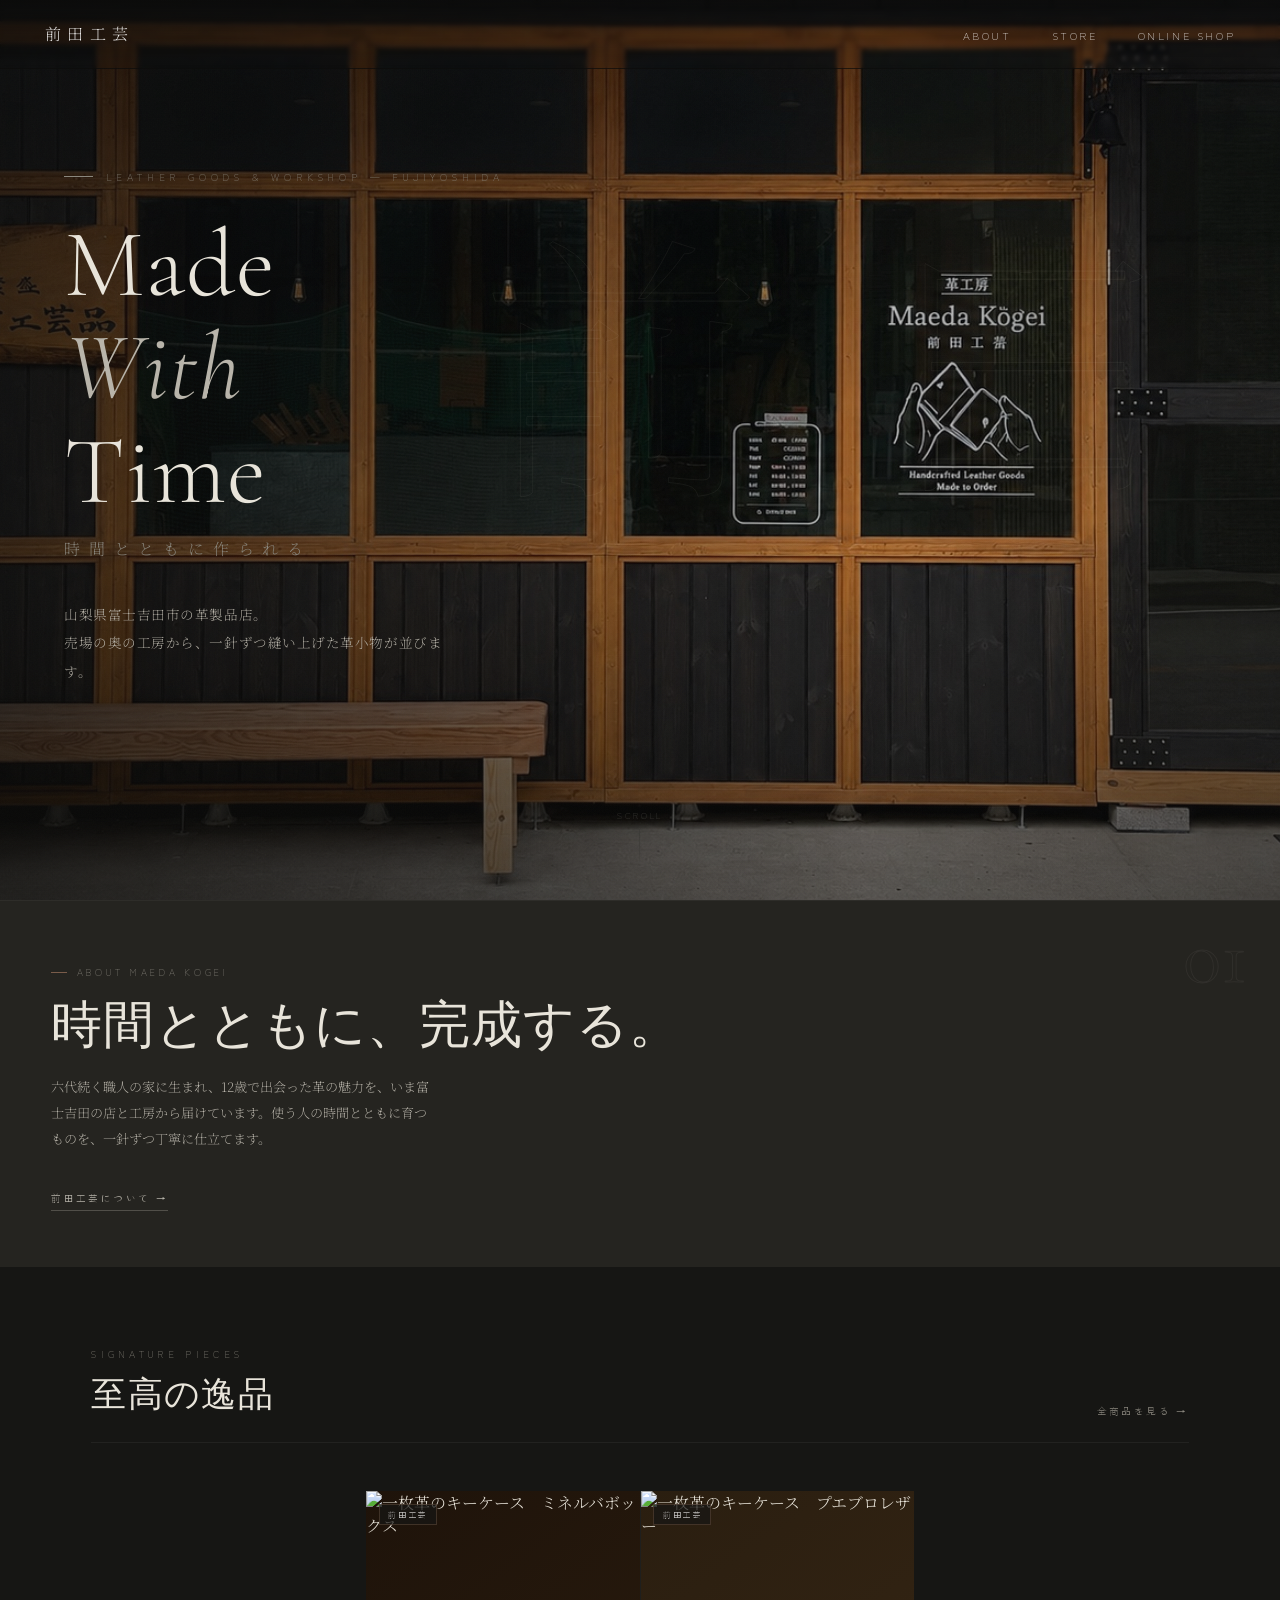
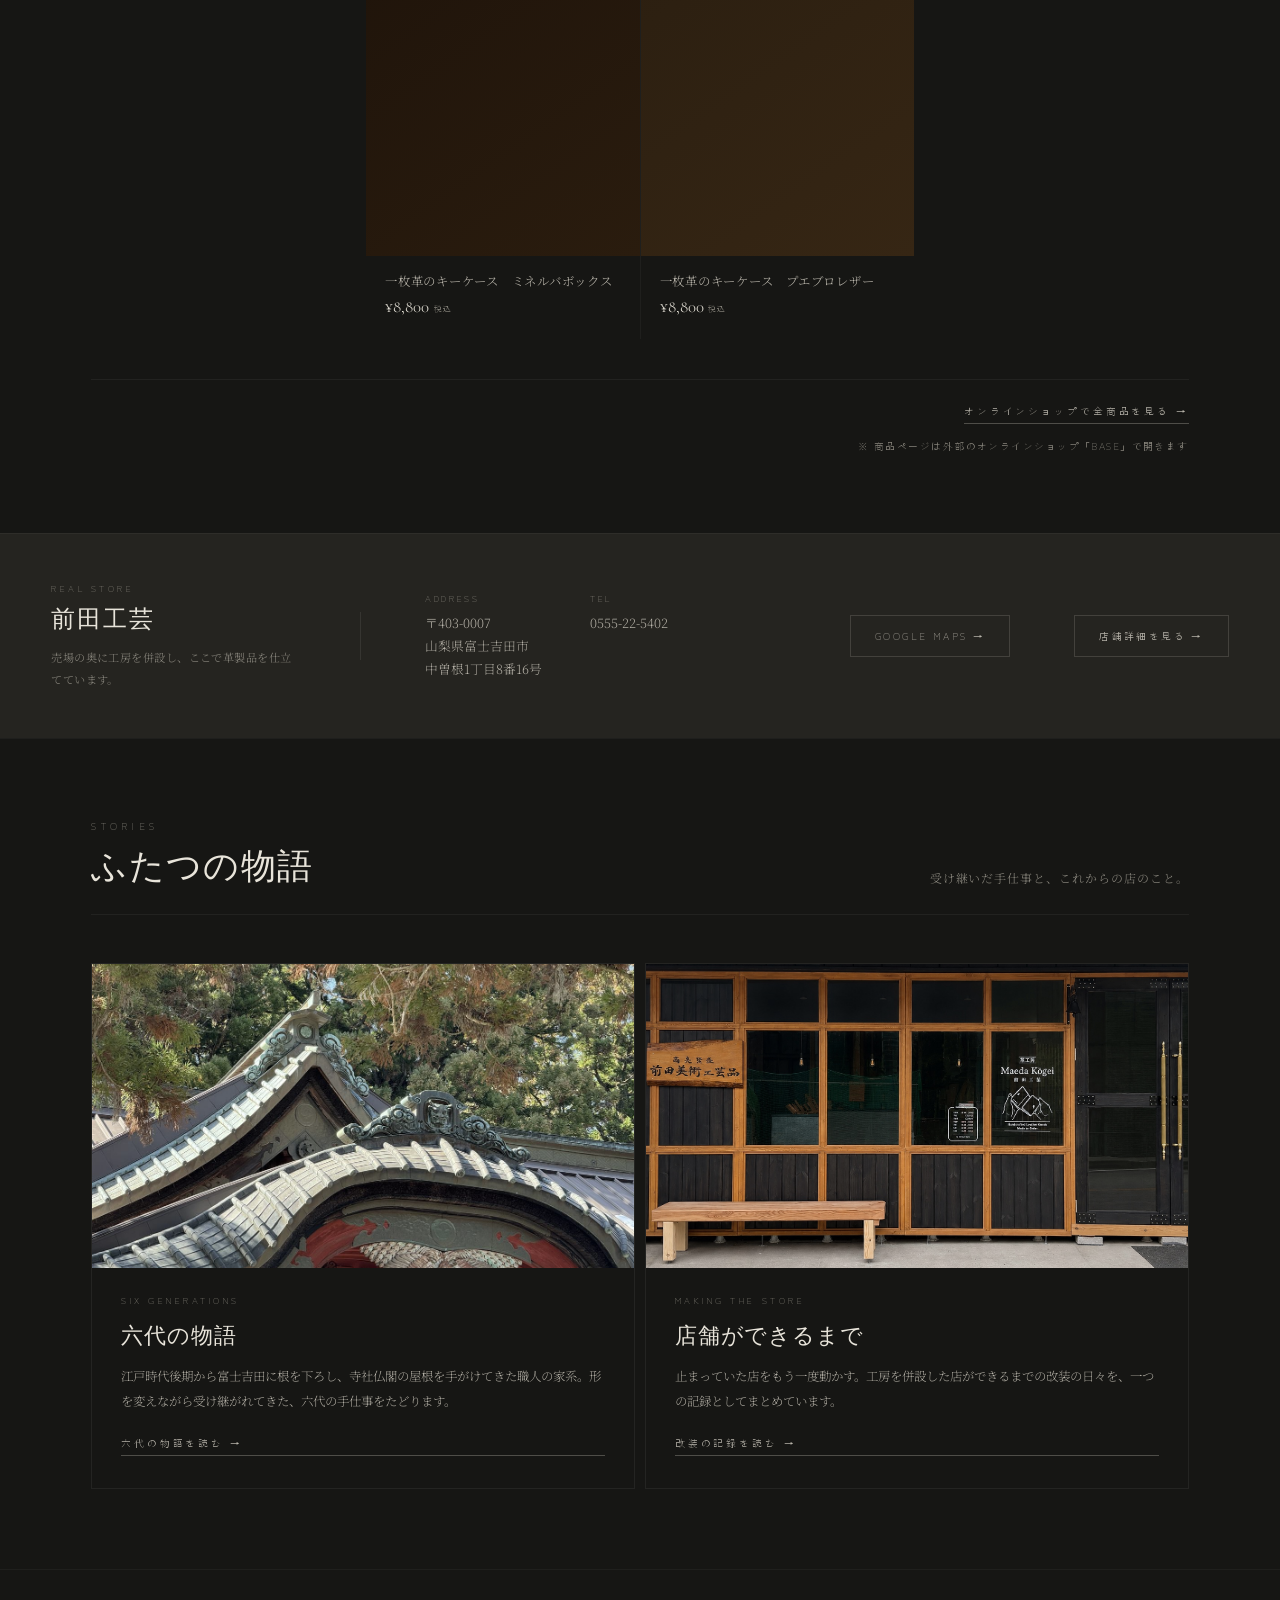
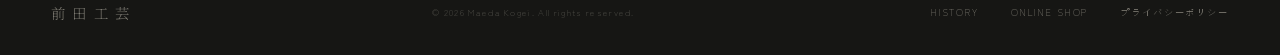
==== commit 7def02c6: "トップページ文言と販売商品を更新し2商品の中央配置に対応" ====
--- a/index.html
+++ b/index.html
@@ -38,7 +38,7 @@
       gtag("js", new Date());
       gtag("config", "G-6QFMMXG3V5");
     </script>
-    <link rel="stylesheet" href="style.css?v=20260902" />
+    <link rel="stylesheet" href="style.css?v=20260905" />
   </head>
   <body>
     <nav class="nav--hero">
@@ -102,7 +102,7 @@
         <h1 class="hero-title">Made<br /><em>With</em><br />Time</h1>
         <p class="hero-subtitle-jp">時間とともに作られる</p>
         <p class="hero-tagline">
-          山梨県富士吉田市、革工房を併設した革製品店。<br />売場の奥で、一針ずつ手仕事を重ねています。
+          山梨県富士吉田市の革製品店。<br />売場の奥の工房から、一針ずつ縫い上げた革小物が並びます。
         </p>
       </div>
       <div class="scroll-indicator">
@@ -116,7 +116,7 @@
         <div class="brand-panel reveal">
           <div class="brand-panel-num">01</div>
           <p class="brand-panel-tag">About Maeda Kogei</p>
-          <h2 class="brand-panel-name">ものに込める、おもい。</h2>
+          <h2 class="brand-panel-name">時間とともに、完成する。</h2>
           <p class="brand-panel-desc">
             六代続く職人の家に生まれ、12歳で出会った革の魅力を、いま富士吉田の店と工房から届けています。使う人の時間とともに育つものを、一針ずつ丁寧に仕立てます。
           </p>
@@ -274,7 +274,7 @@
       </div>
     </footer>
 
-    <script src="products.js"></script>
+    <script src="products.js?v=20260905"></script>
     <script src="analytics.js?v=20260708"></script>
     <script>
       const io = new IntersectionObserver(
@@ -298,6 +298,7 @@
       heroNavObserver.observe(hero);
 
       const grid = document.querySelector(".items-grid");
+      grid.classList.toggle("items-grid--pair", PRODUCTS.length === 2);
       let delayIdx = 0;
       grid.innerHTML = PRODUCTS.map((p) => {
         if (p.spacer) return '<div class="brand-spacer"></div>';
--- a/style.css
+++ b/style.css
@@ -500,6 +500,11 @@
   gap: 1px;
   background: rgba(255, 255, 255, 0.04);
 }
+.items-grid--pair {
+  grid-template-columns: repeat(2, minmax(0, 1fr));
+  width: calc(50% - 0.5px);
+  margin-inline: auto;
+}
 .items-grid .brand-spacer {
   background: var(--sumi);
   position: relative;
@@ -837,6 +842,7 @@
   }
   .items-grid {
     grid-template-columns: 1fr 1fr;
+    width: 100%;
   }
   .story-cards {
     grid-template-columns: 1fr;
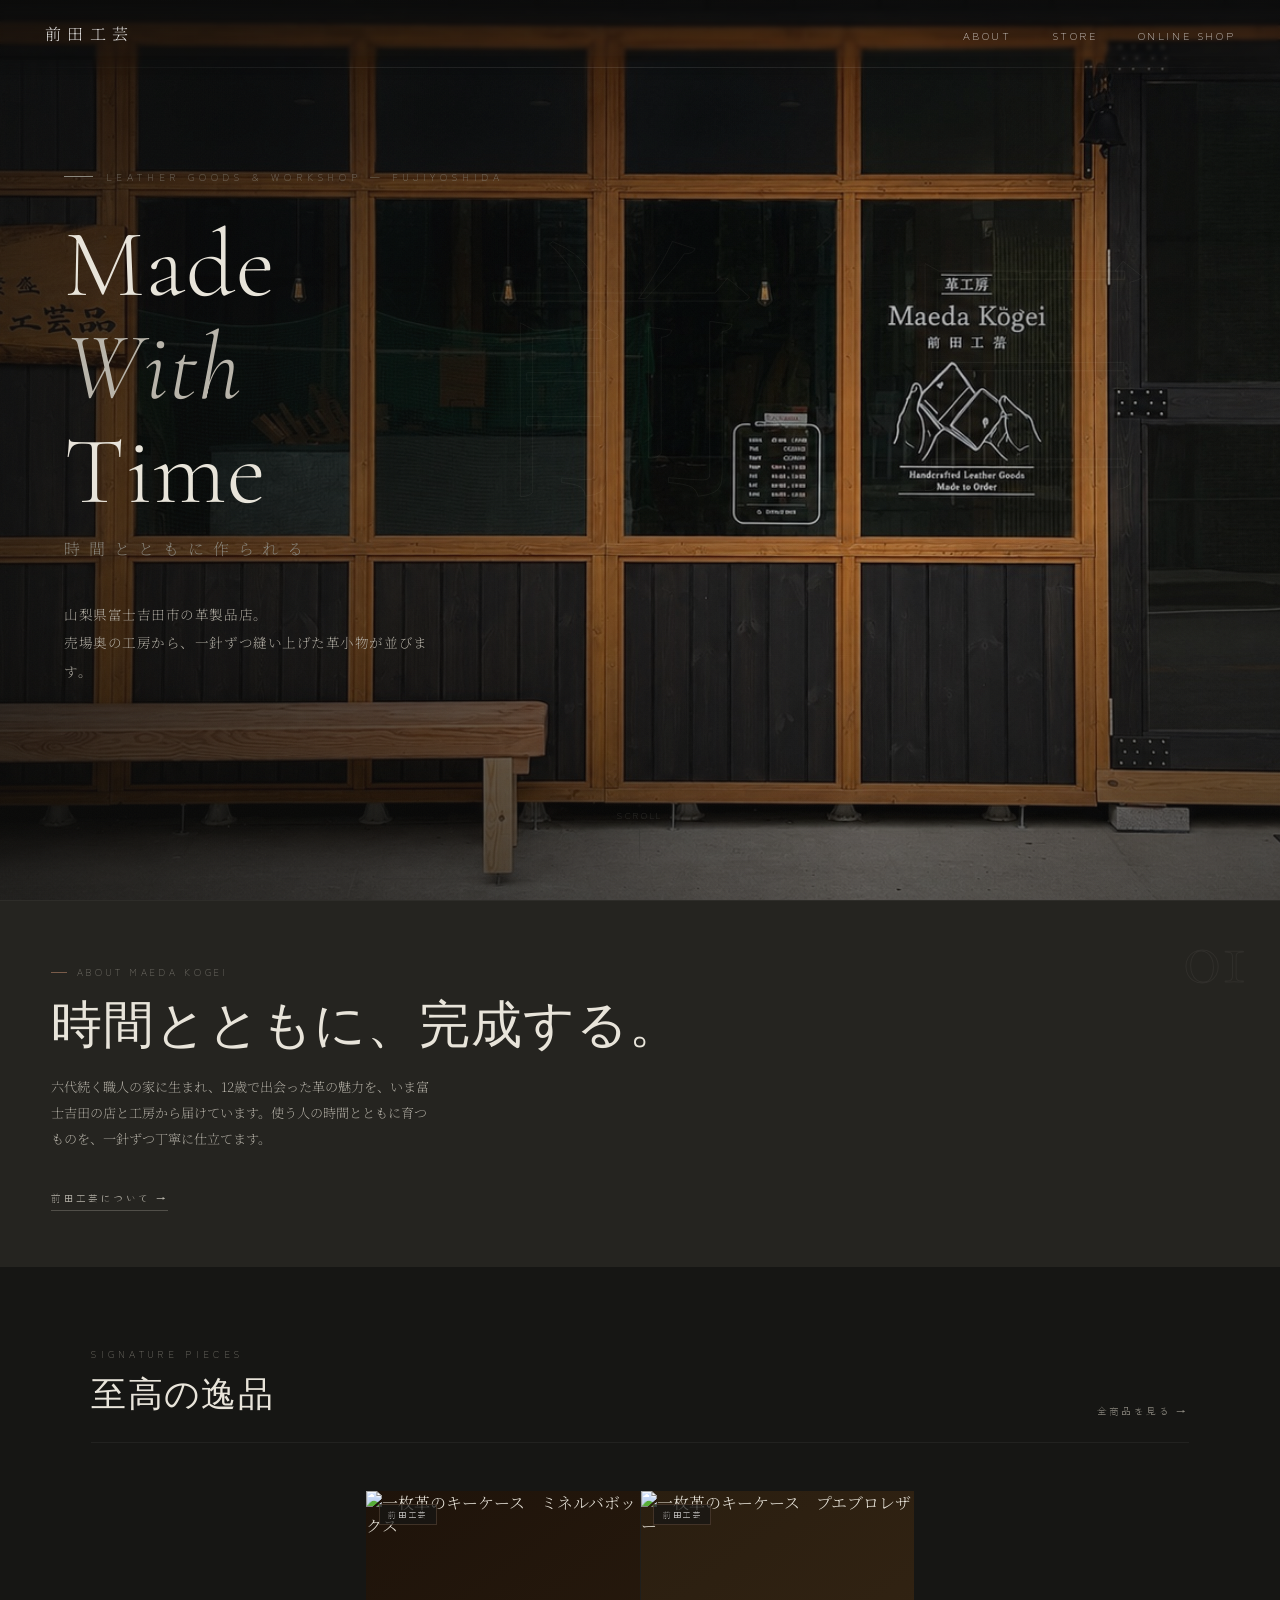
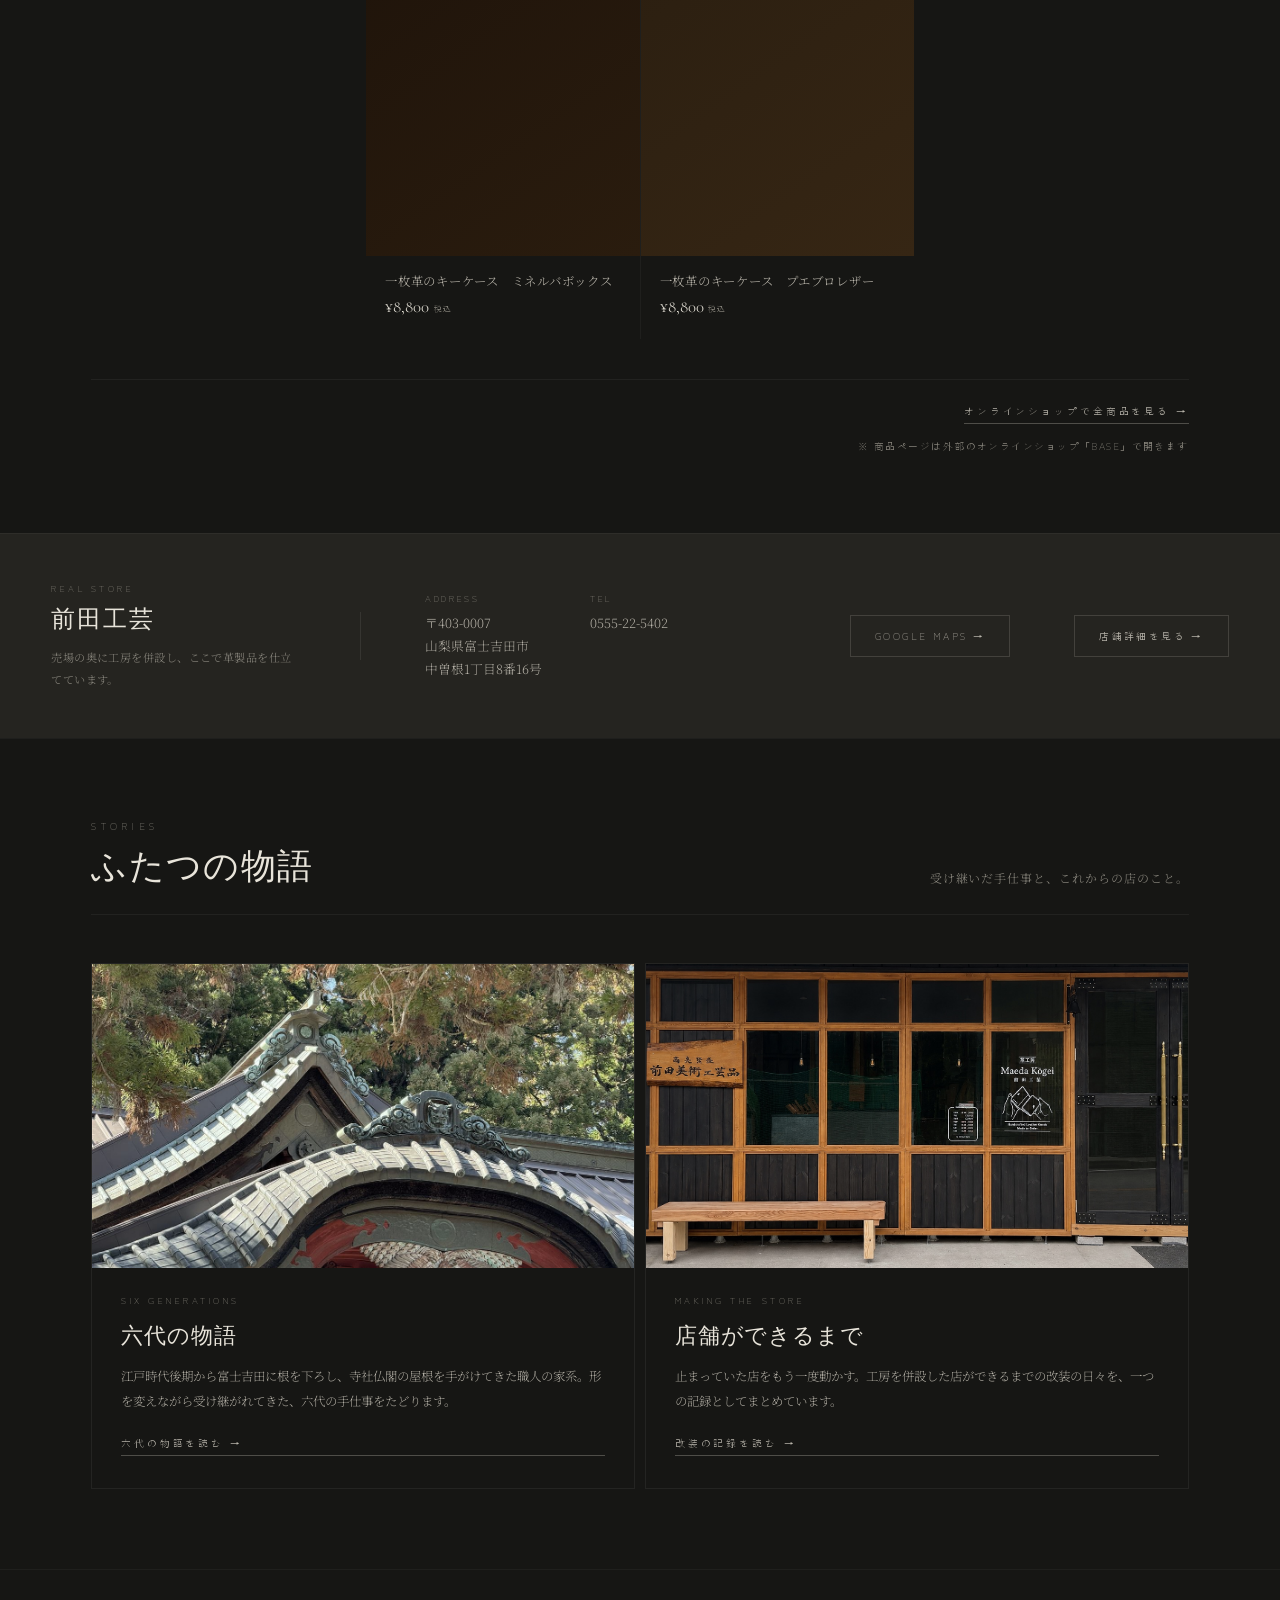
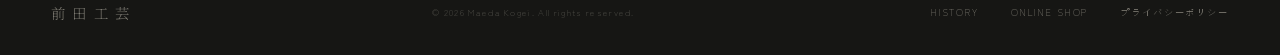
==== commit 0e9d7c6d: "ヒーローナビのガラス表現とキャッチコピーを調整" ====
--- a/index.html
+++ b/index.html
@@ -38,7 +38,7 @@
       gtag("js", new Date());
       gtag("config", "G-6QFMMXG3V5");
     </script>
-    <link rel="stylesheet" href="style.css?v=20260905" />
+    <link rel="stylesheet" href="style.css?v=20260905-2" />
   </head>
   <body>
     <nav class="nav--hero">
@@ -102,7 +102,7 @@
         <h1 class="hero-title">Made<br /><em>With</em><br />Time</h1>
         <p class="hero-subtitle-jp">時間とともに作られる</p>
         <p class="hero-tagline">
-          山梨県富士吉田市の革製品店。<br />売場の奥の工房から、一針ずつ縫い上げた革小物が並びます。
+          山梨県富士吉田市の革製品店。<br />売場奥の工房から、一針ずつ縫い上げた革小物が並びます。
         </p>
       </div>
       <div class="scroll-indicator">
--- a/style.css
+++ b/style.css
@@ -1415,14 +1415,42 @@
     backdrop-filter 0.45s ease;
 }
 nav.nav--hero {
+  background: transparent;
+  border-bottom-color: transparent;
+  backdrop-filter: none;
+  -webkit-backdrop-filter: none;
+}
+nav.nav--hero::before {
+  content: "";
+  position: absolute;
+  inset: 0 0 -12px;
+  z-index: -1;
+  pointer-events: none;
   background: linear-gradient(
     to bottom,
     rgba(12, 12, 11, 0.72),
     rgba(12, 12, 11, 0.18),
     transparent
   );
-  border-bottom-color: transparent;
   backdrop-filter: blur(2px);
+  -webkit-backdrop-filter: blur(2px);
+  -webkit-mask-image: linear-gradient(to bottom, #000 calc(100% - 24px), transparent);
+  mask-image: linear-gradient(to bottom, #000 calc(100% - 24px), transparent);
+}
+nav.nav--hero::after {
+  content: "";
+  position: absolute;
+  inset: auto 0 0;
+  height: 1px;
+  pointer-events: none;
+  background: linear-gradient(
+    to right,
+    transparent,
+    rgba(255, 255, 255, 0.08) 25%,
+    rgba(255, 255, 255, 0.1) 50%,
+    rgba(255, 255, 255, 0.08) 75%,
+    transparent
+  );
 }
 nav.nav--hero .nav-logo,
 nav.nav--hero .nav-links a {
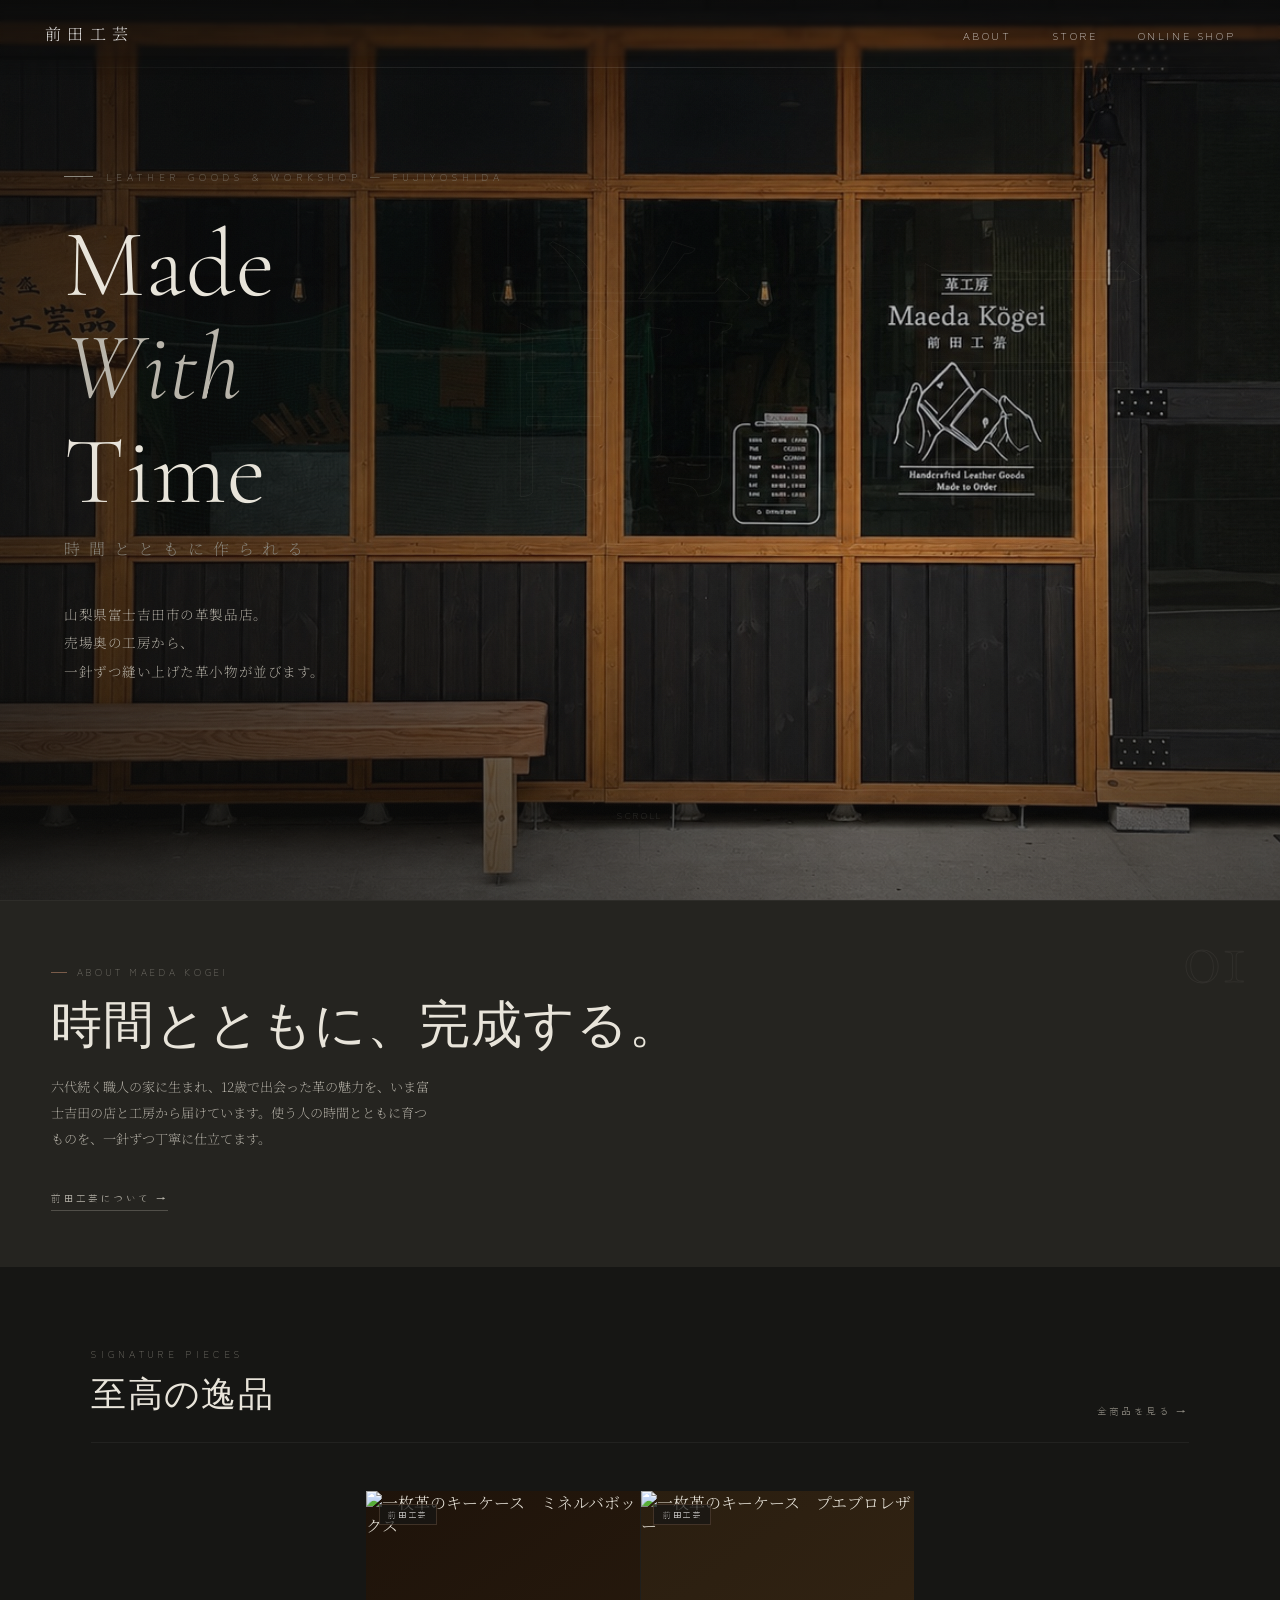
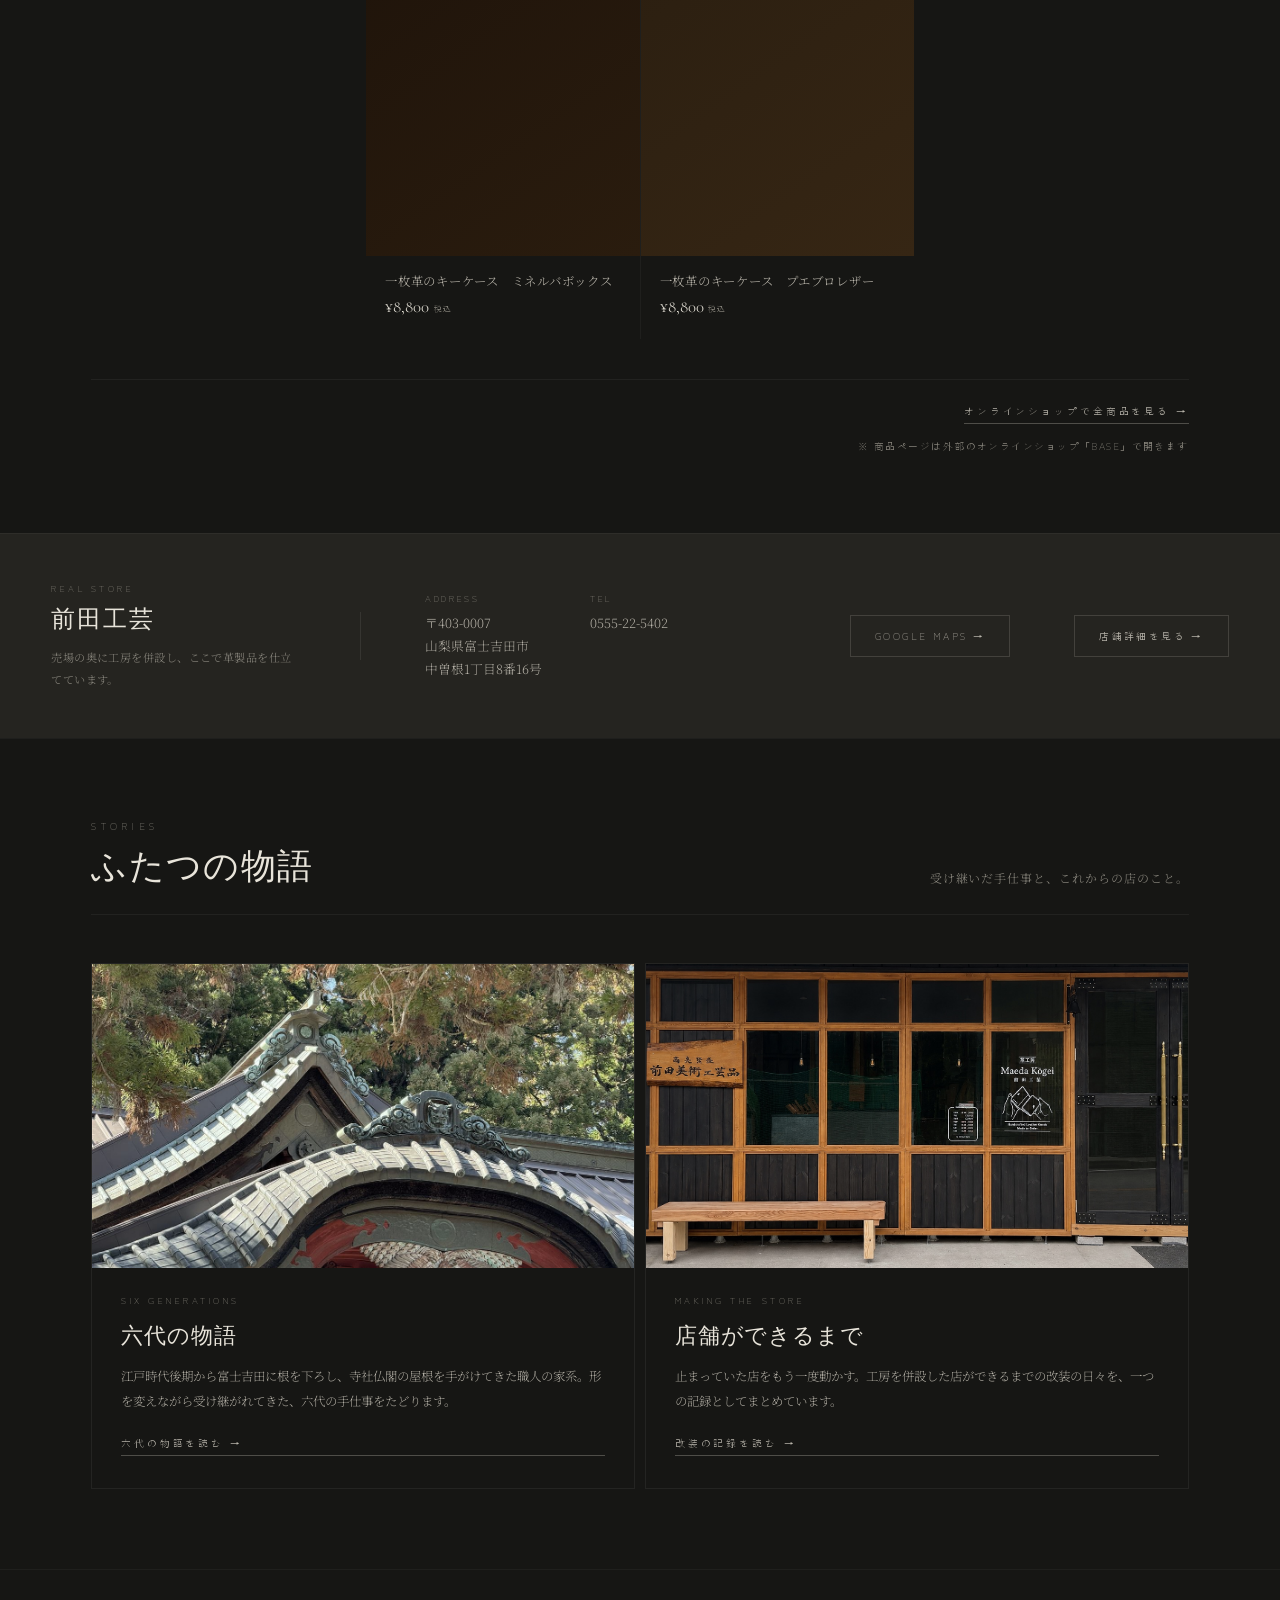
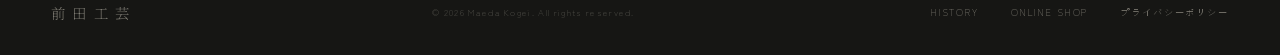
==== commit acb50e04: "ヒーローのキャッチコピーを文節で改行" ====
--- a/index.html
+++ b/index.html
@@ -102,7 +102,7 @@
         <h1 class="hero-title">Made<br /><em>With</em><br />Time</h1>
         <p class="hero-subtitle-jp">時間とともに作られる</p>
         <p class="hero-tagline">
-          山梨県富士吉田市の革製品店。<br />売場奥の工房から、一針ずつ縫い上げた革小物が並びます。
+          山梨県富士吉田市の革製品店。<br />売場奥の工房から、<br />一針ずつ縫い上げた革小物が並びます。
         </p>
       </div>
       <div class="scroll-indicator">
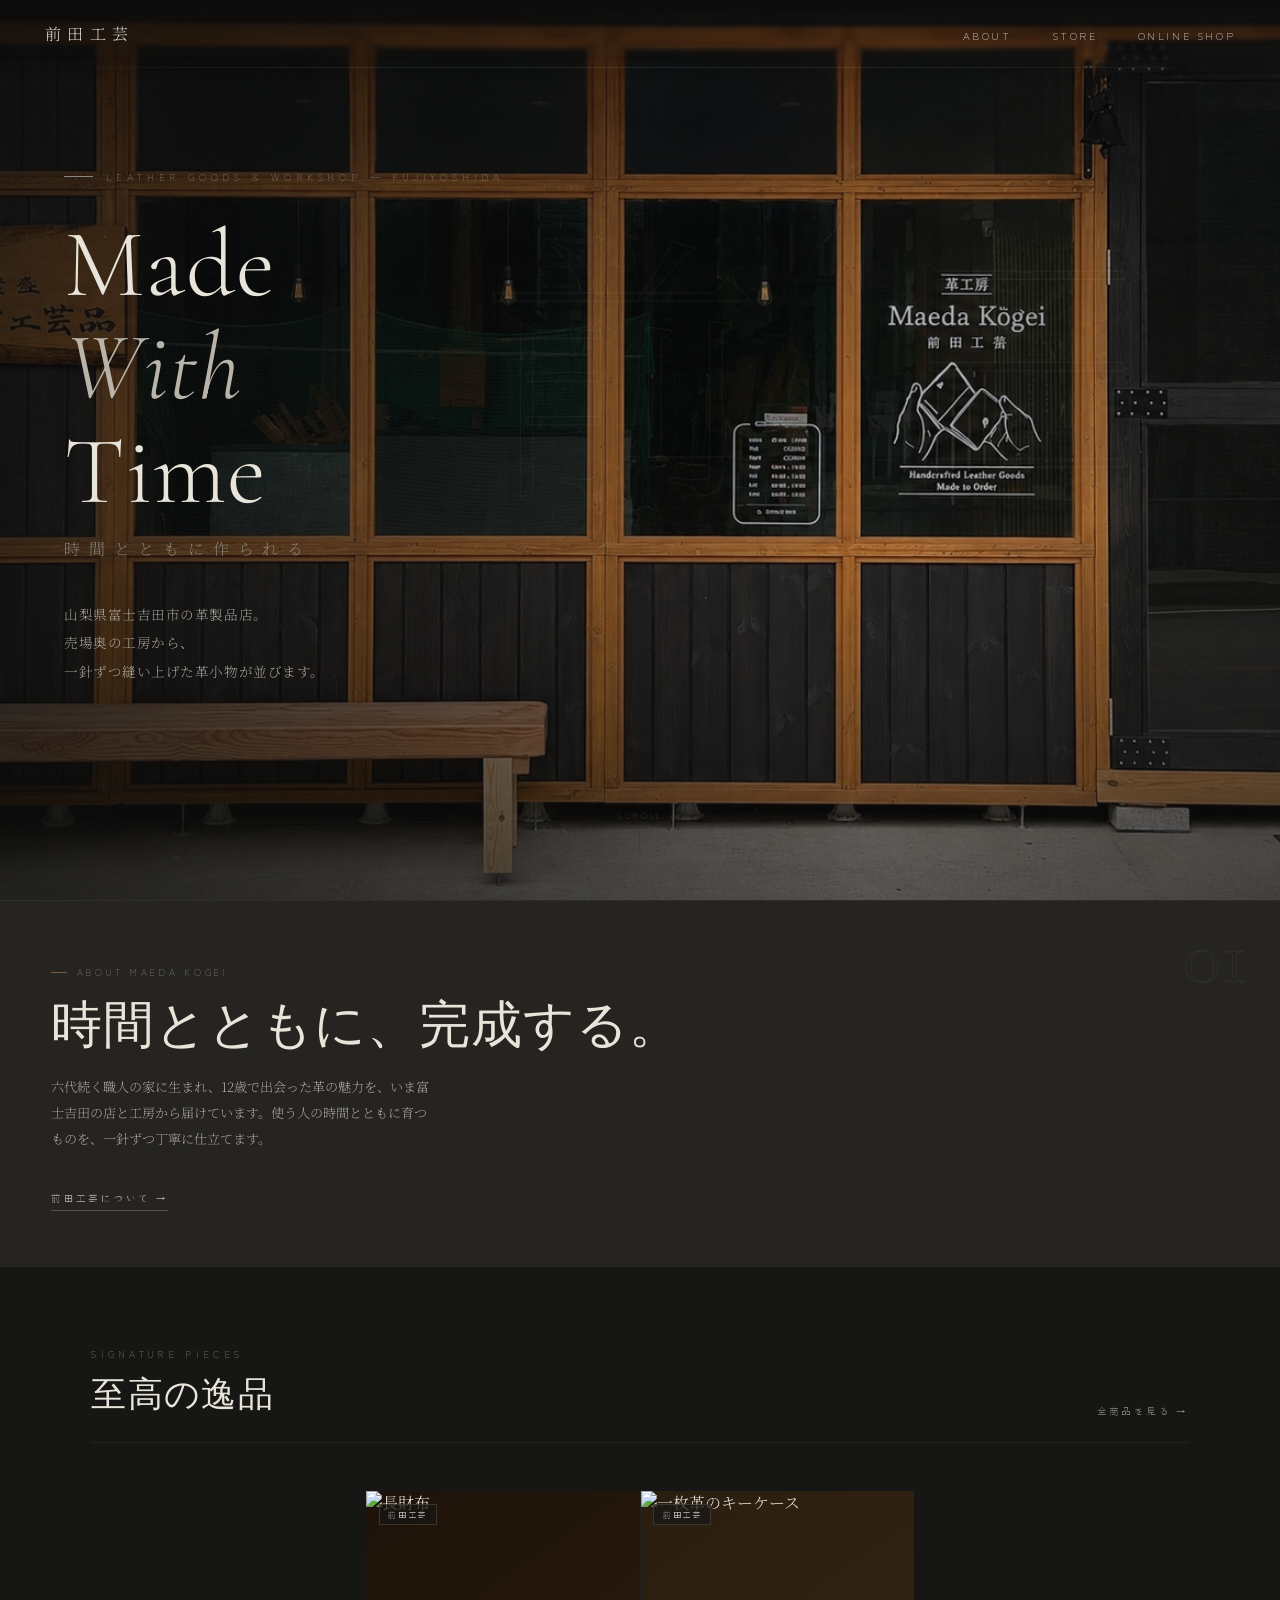
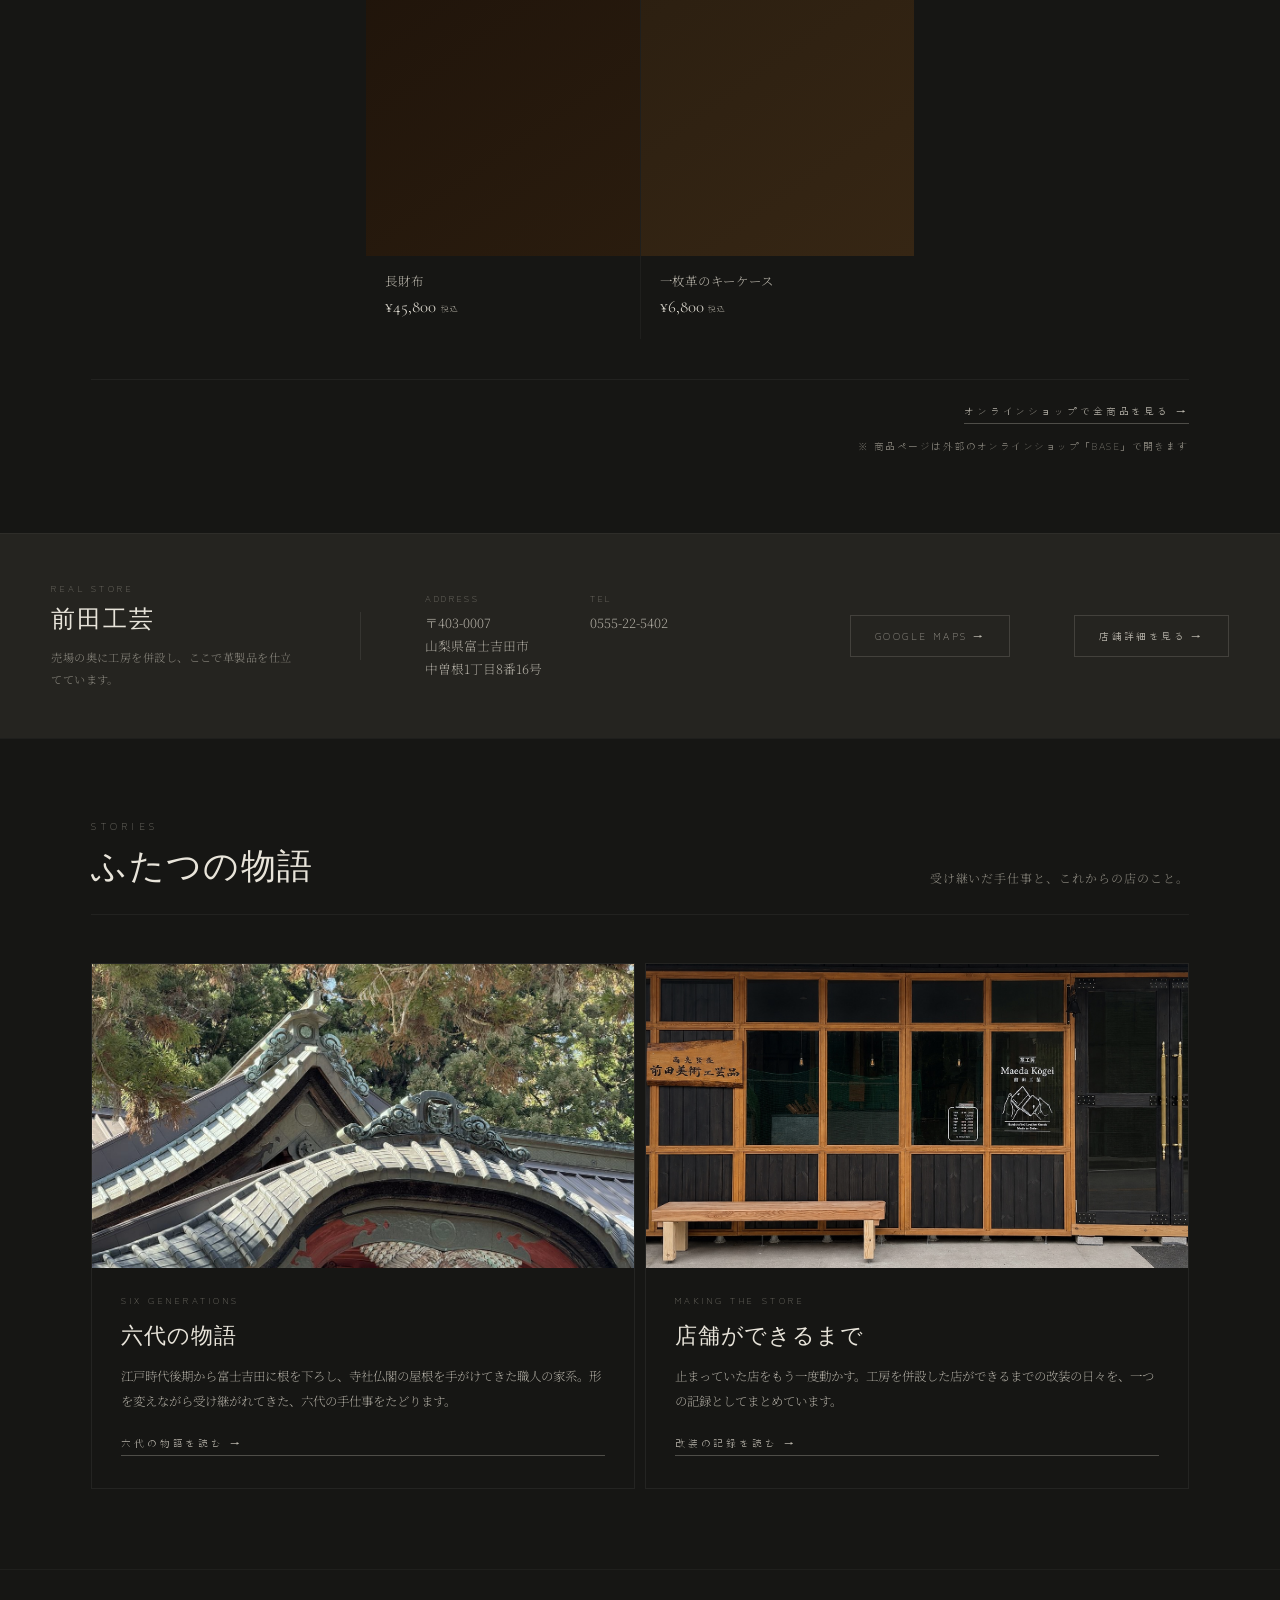
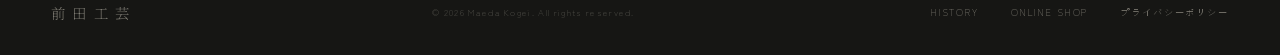
==== commit 882c1e59: "BASEショップの新ドメイン shop.maedakogei.com に対応 旧 toraleather.handcrafted.jp のリンクを全ページで置換。新ショップでは商品IDが一新されたため" ====
--- a/index.html
+++ b/index.html
@@ -48,7 +48,7 @@
         <li><a href="store.html">Store</a></li>
         <li>
           <a
-            href="https://toraleather.handcrafted.jp/"
+            href="https://shop.maedakogei.com/"
             target="_blank"
             rel="noopener noreferrer"
             data-loc="nav"
@@ -64,7 +64,7 @@
       <a href="about.html" data-loc="nav-overlay">About</a>
       <a href="store.html">Store</a>
       <a
-        href="https://toraleather.handcrafted.jp/"
+        href="https://shop.maedakogei.com/"
         target="_blank"
         rel="noopener noreferrer"
         data-loc="nav-overlay"
@@ -136,7 +136,7 @@
             <h2 class="section-title reveal d1">至高の逸品</h2>
           </div>
           <a
-            href="https://toraleather.handcrafted.jp/"
+            href="https://shop.maedakogei.com/"
             class="section-all-link reveal"
             target="_blank"
             rel="noopener noreferrer"
@@ -147,7 +147,7 @@
         <div class="items-grid"></div>
         <div class="history-more reveal">
           <a
-            href="https://toraleather.handcrafted.jp/"
+            href="https://shop.maedakogei.com/"
             class="history-full-link"
             target="_blank"
             rel="noopener noreferrer"
@@ -264,7 +264,7 @@
         <a href="history.html">History</a>
         <!-- <a href="#">Instagram</a> -->
         <a
-          href="https://toraleather.handcrafted.jp/"
+          href="https://shop.maedakogei.com/"
           target="_blank"
           rel="noopener noreferrer"
           data-loc="footer"
@@ -274,8 +274,8 @@
       </div>
     </footer>
 
-    <script src="products.js?v=20260905"></script>
-    <script src="analytics.js?v=20260708"></script>
+    <script src="products.js?v=20260910"></script>
+    <script src="analytics.js?v=20260910"></script>
     <script>
       const io = new IntersectionObserver(
         (entries) => {
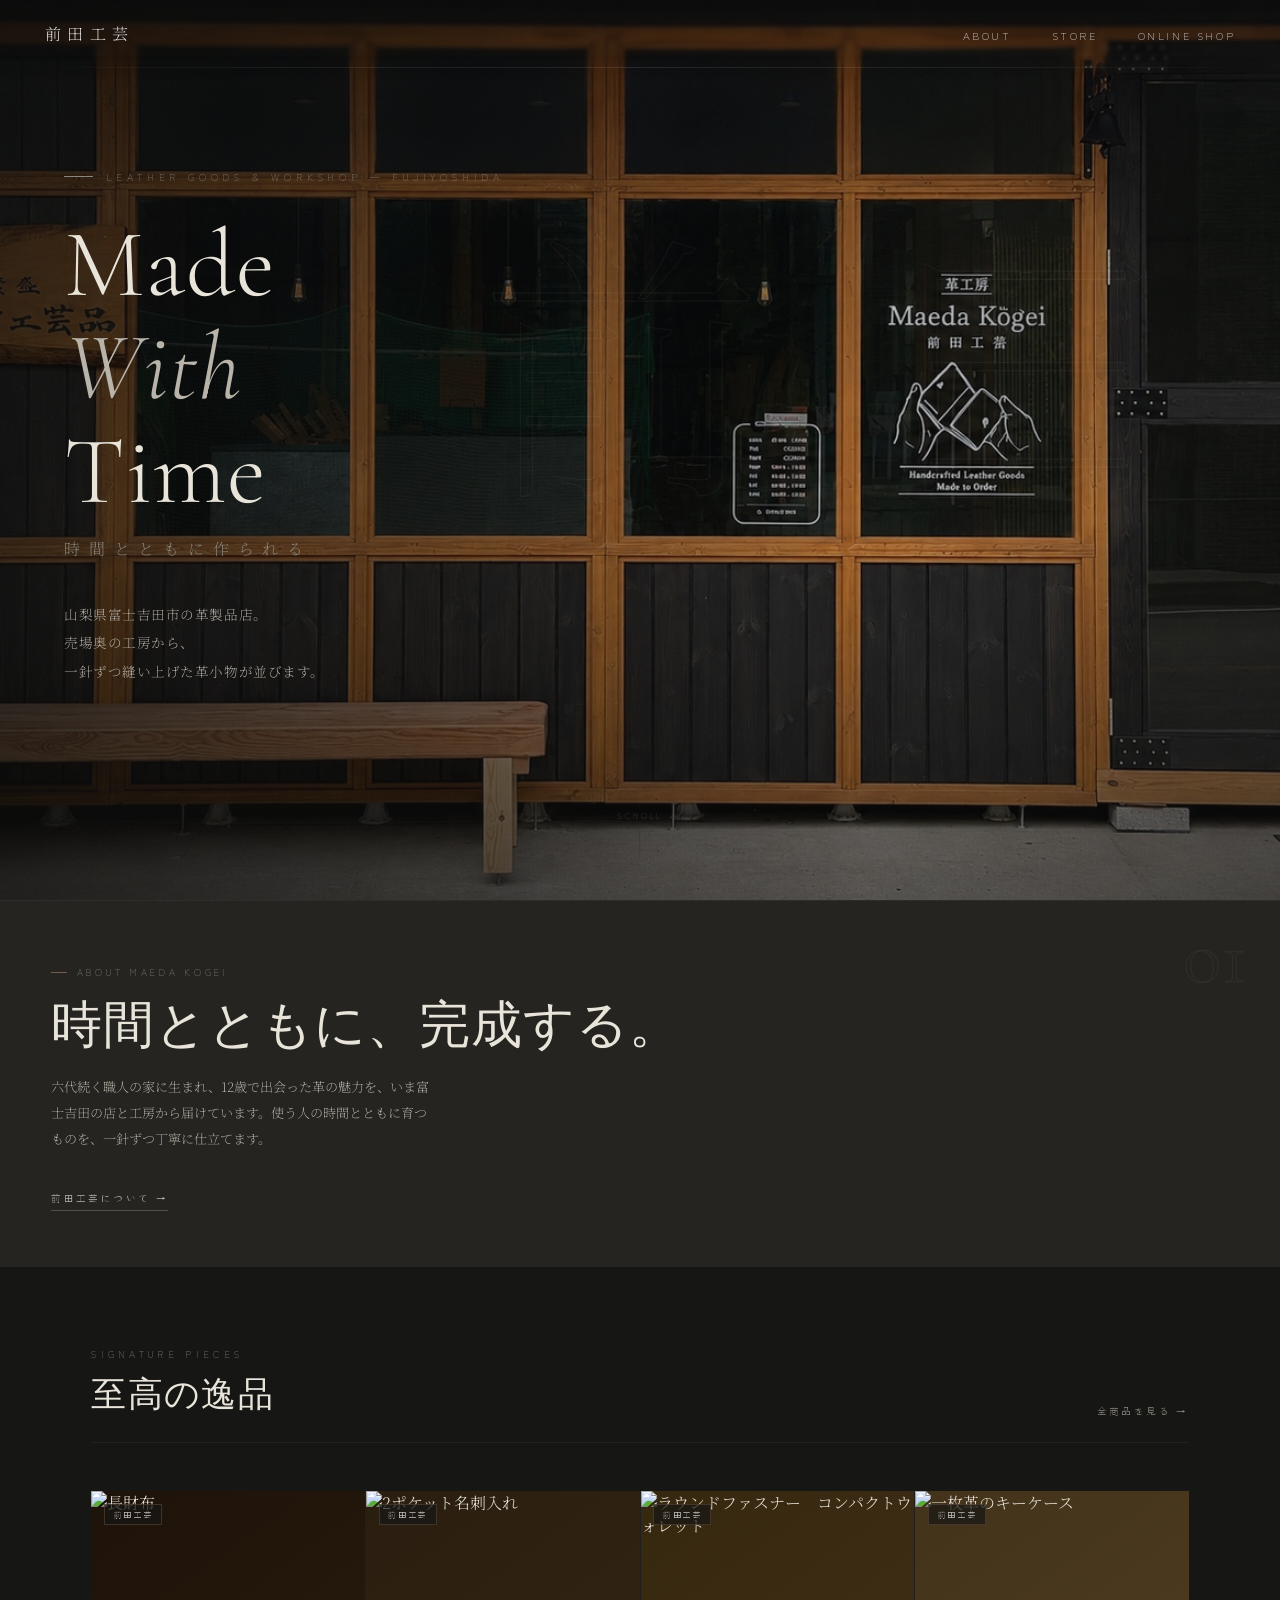
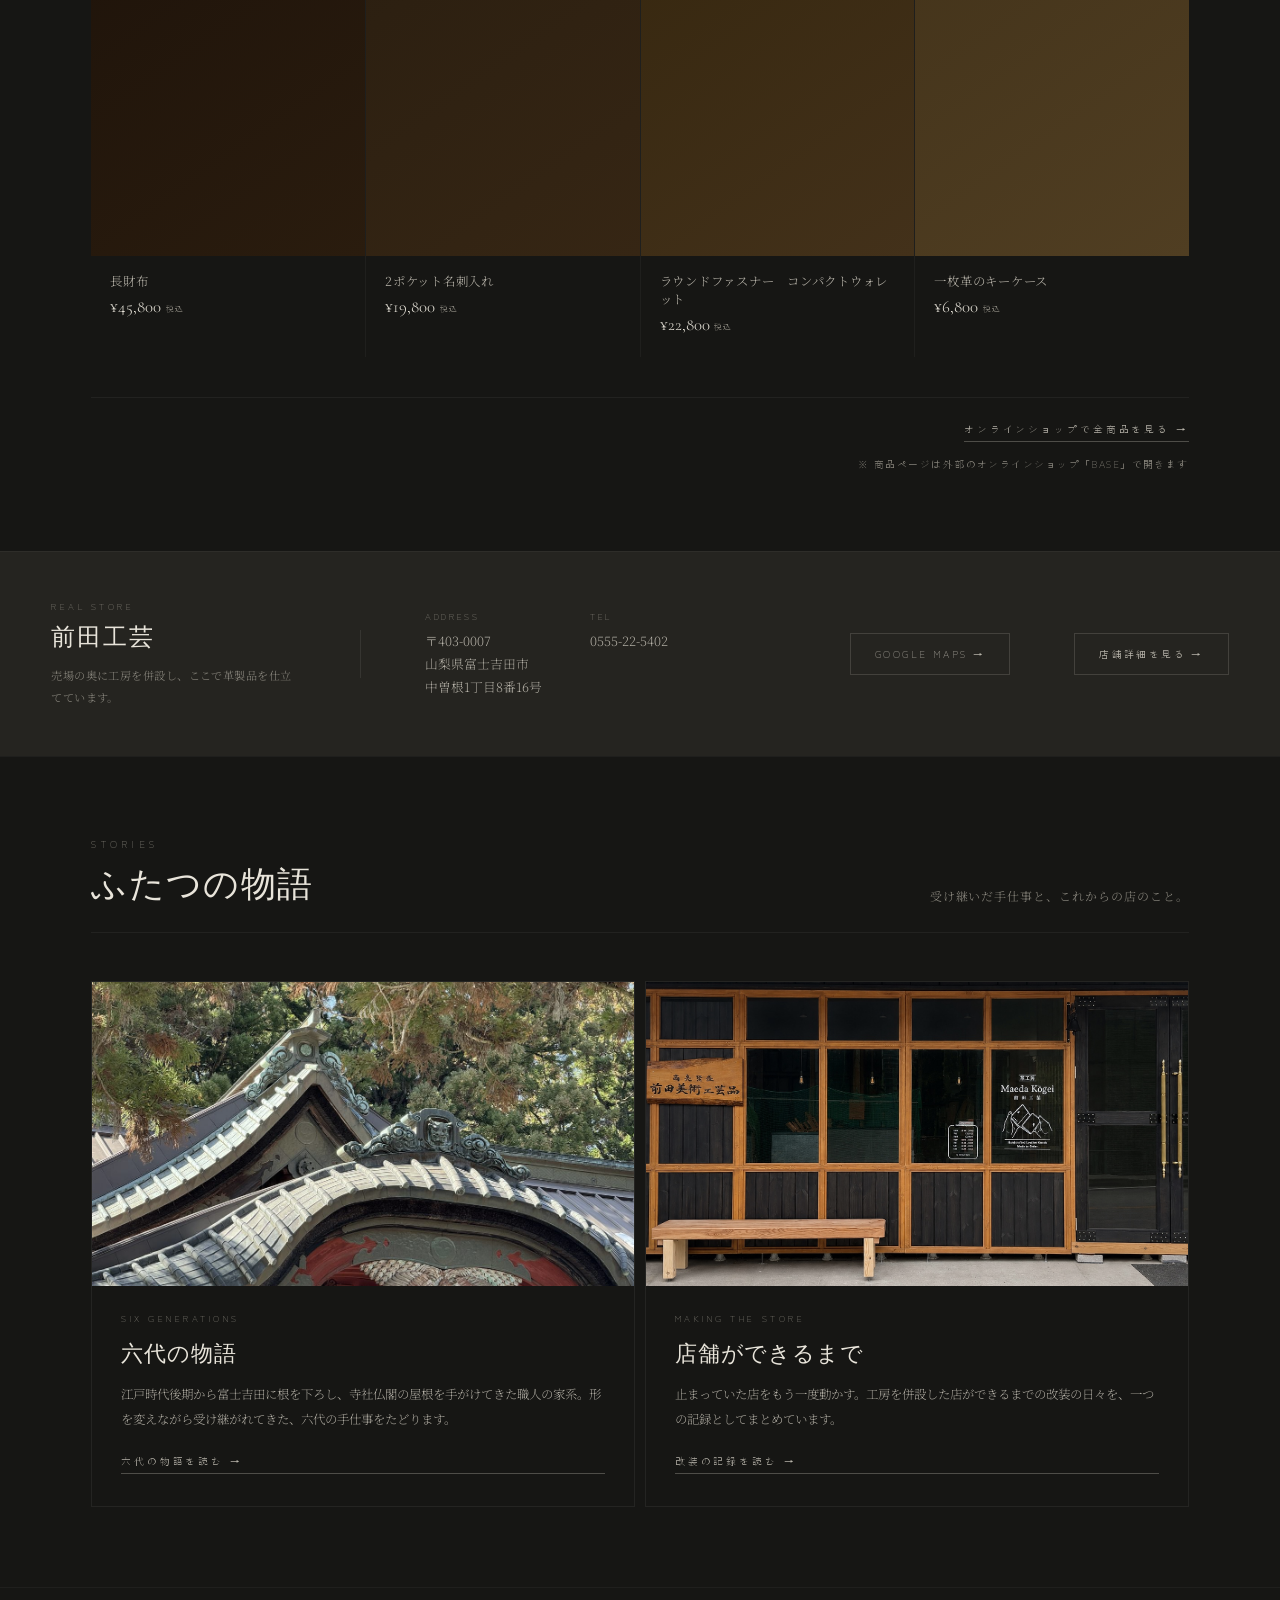
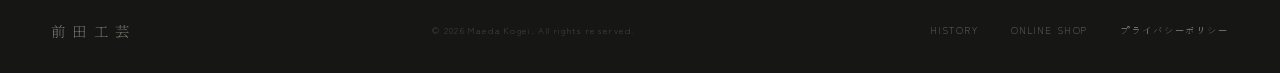
==== commit 9e1a4b41: "掲載商品をBASEの現行4商品に拡充 長財布・2ポケット名刺入れ・ラウンドファスナーコンパクトウォレット・一枚革のキーケースをショップ掲載順で表示。4列グリッド(c1〜c4)にちょうど収まる構成。pr" ====
--- a/index.html
+++ b/index.html
@@ -274,7 +274,7 @@
       </div>
     </footer>
 
-    <script src="products.js?v=20260910"></script>
+    <script src="products.js?v=20260910-2"></script>
     <script src="analytics.js?v=20260910"></script>
     <script>
       const io = new IntersectionObserver(
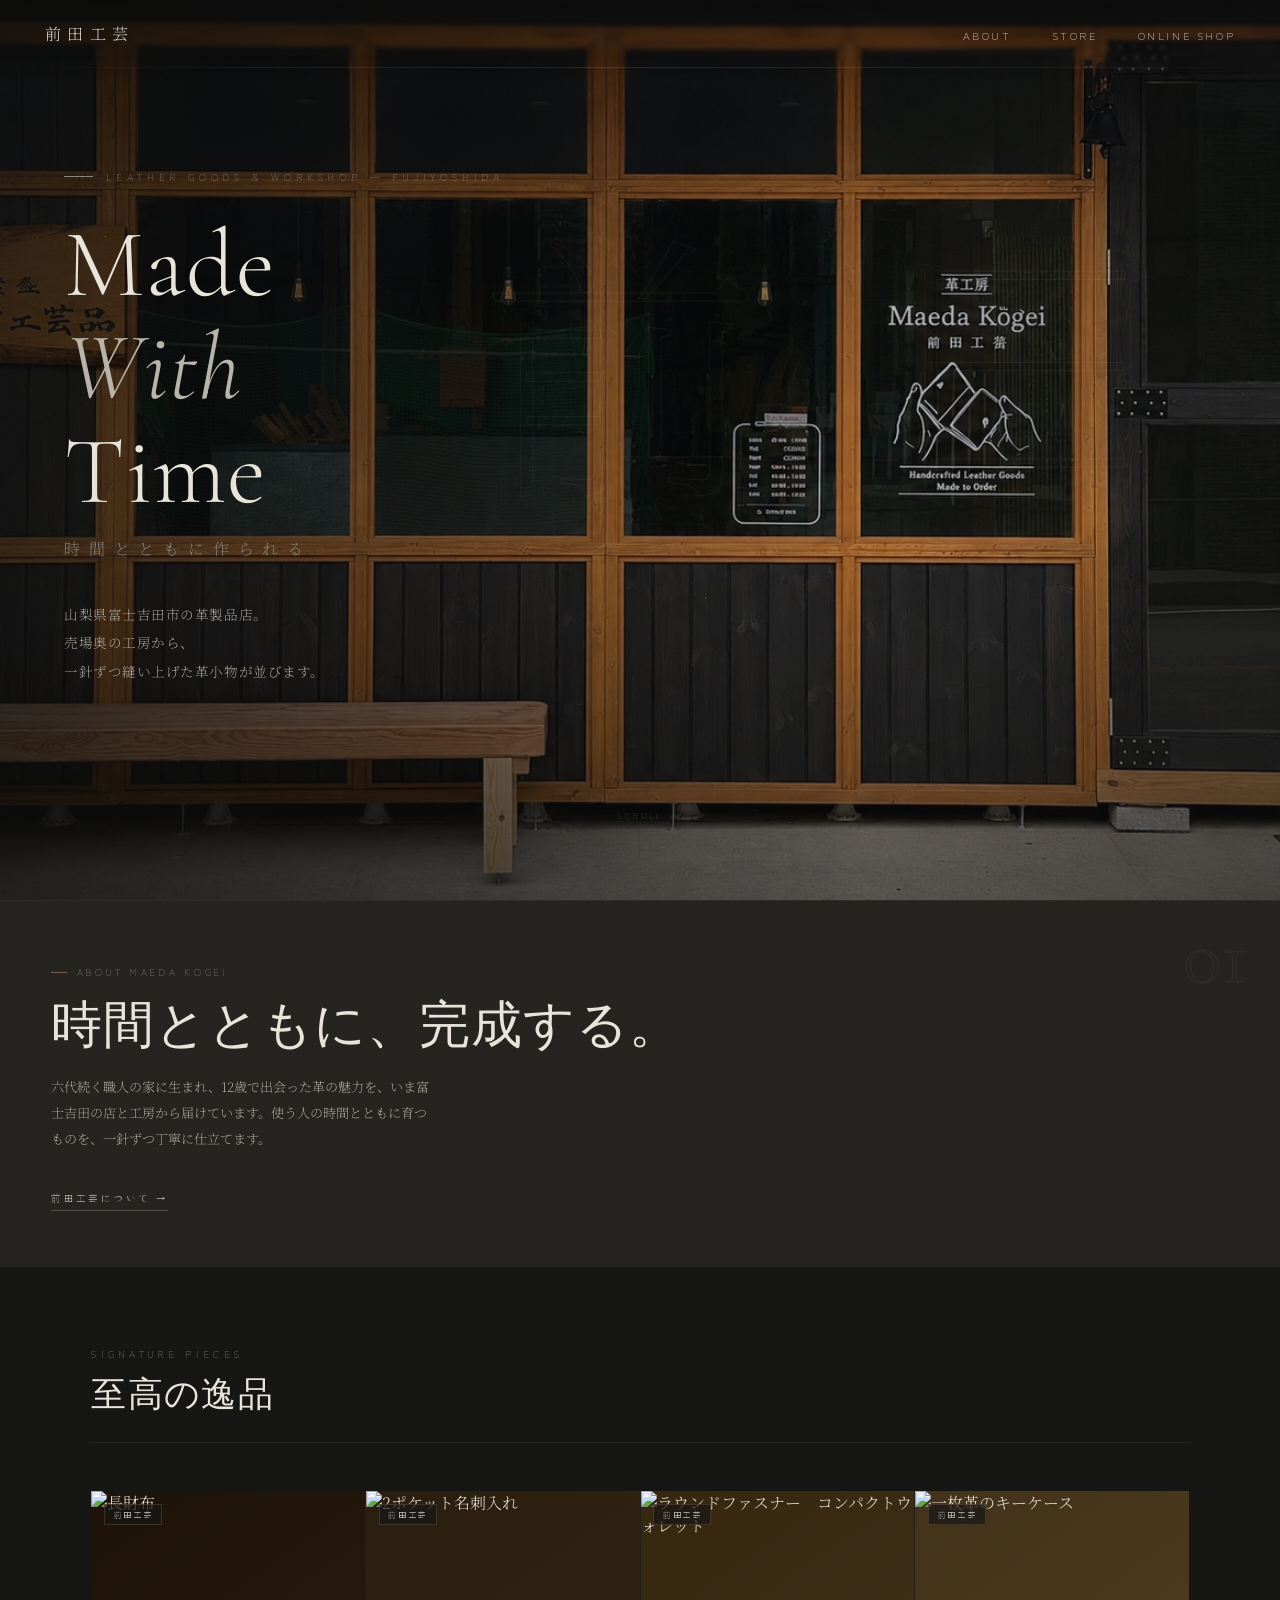
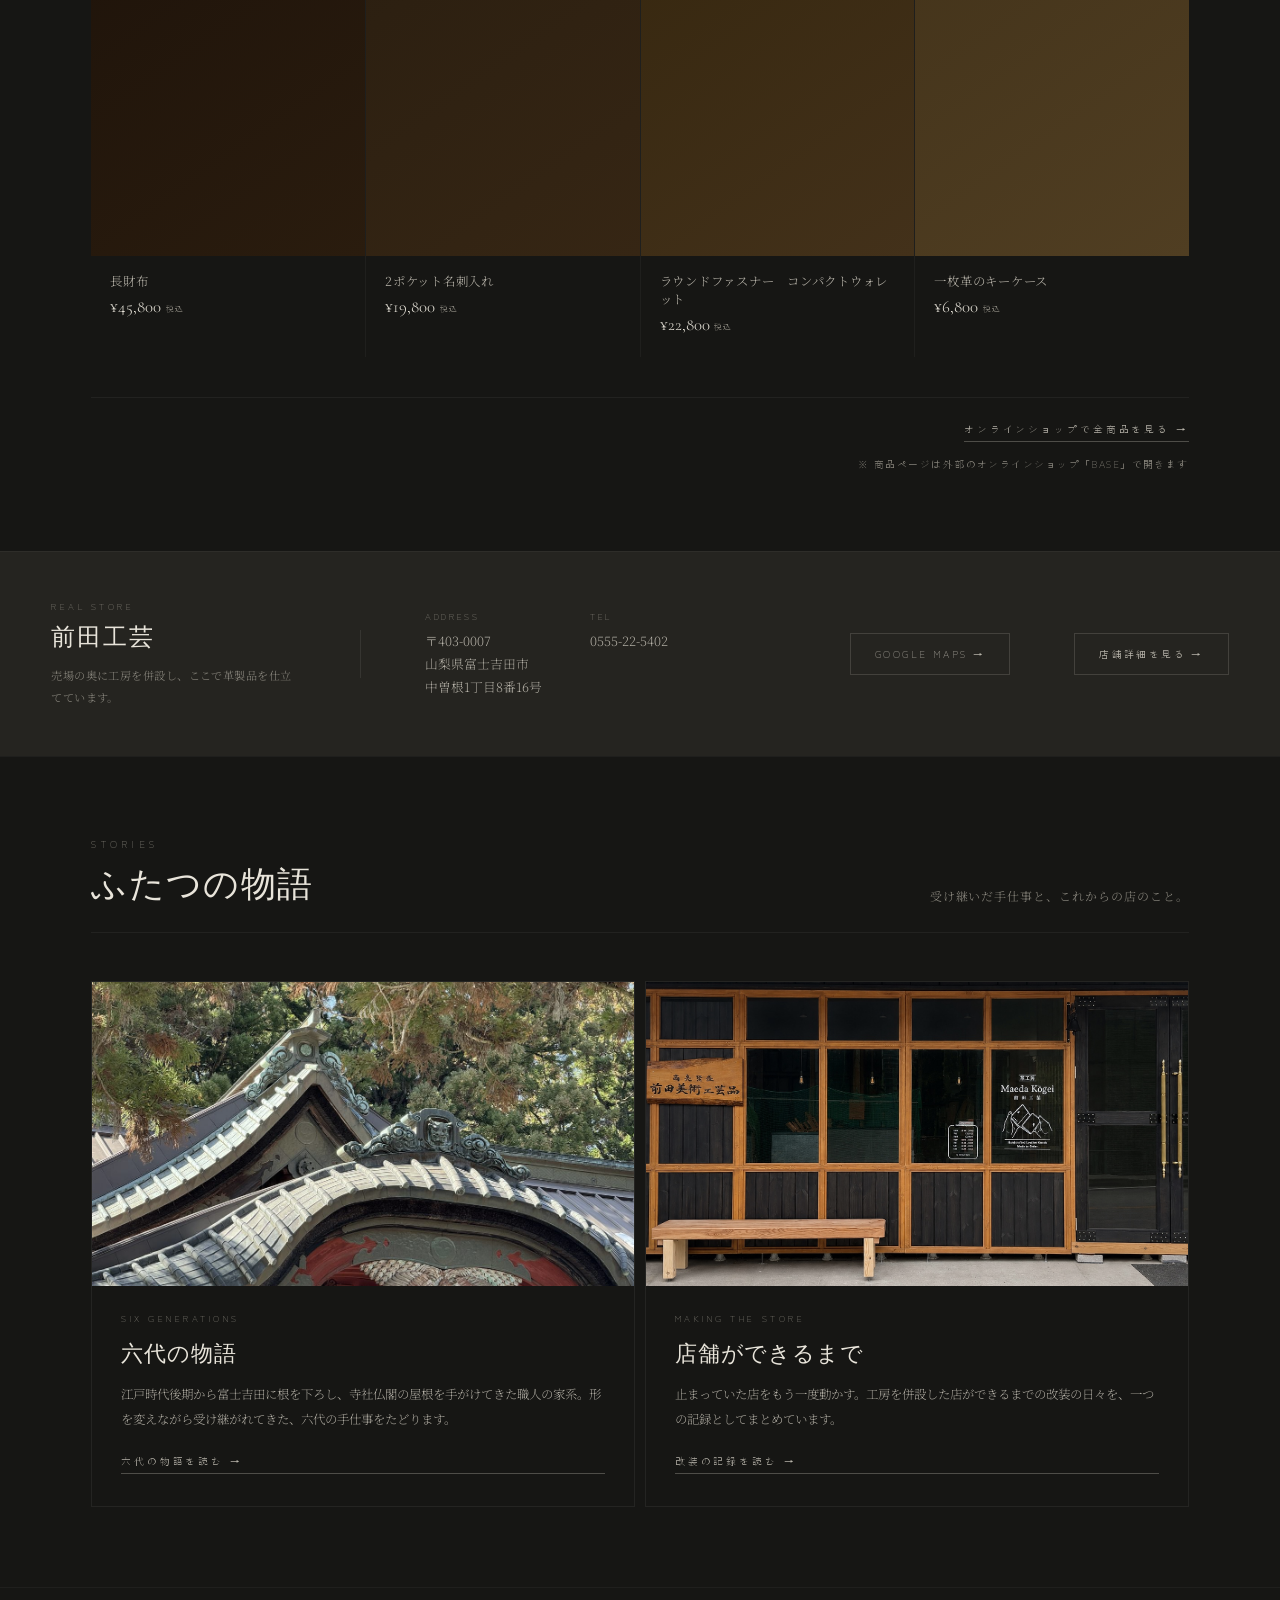
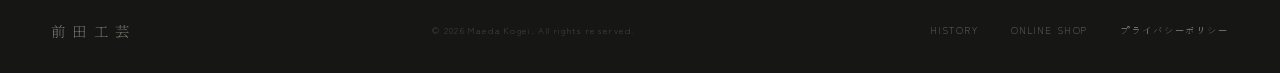
==== commit 0f48a174: "至高の逸品セクションの重複BASE導線を整理 見出し横の「全商品を見る」(pickup-header)を削除し、商品を見た後の下部ボタン(pickup-bottom)にBASE導線を一本化。SOPの「" ====
--- a/index.html
+++ b/index.html
@@ -135,14 +135,6 @@
             <p class="section-label reveal">Signature Pieces</p>
             <h2 class="section-title reveal d1">至高の逸品</h2>
           </div>
-          <a
-            href="https://shop.maedakogei.com/"
-            class="section-all-link reveal"
-            target="_blank"
-            rel="noopener noreferrer"
-            data-loc="pickup-header"
-            >全商品を見る →</a
-          >
         </div>
         <div class="items-grid"></div>
         <div class="history-more reveal">
